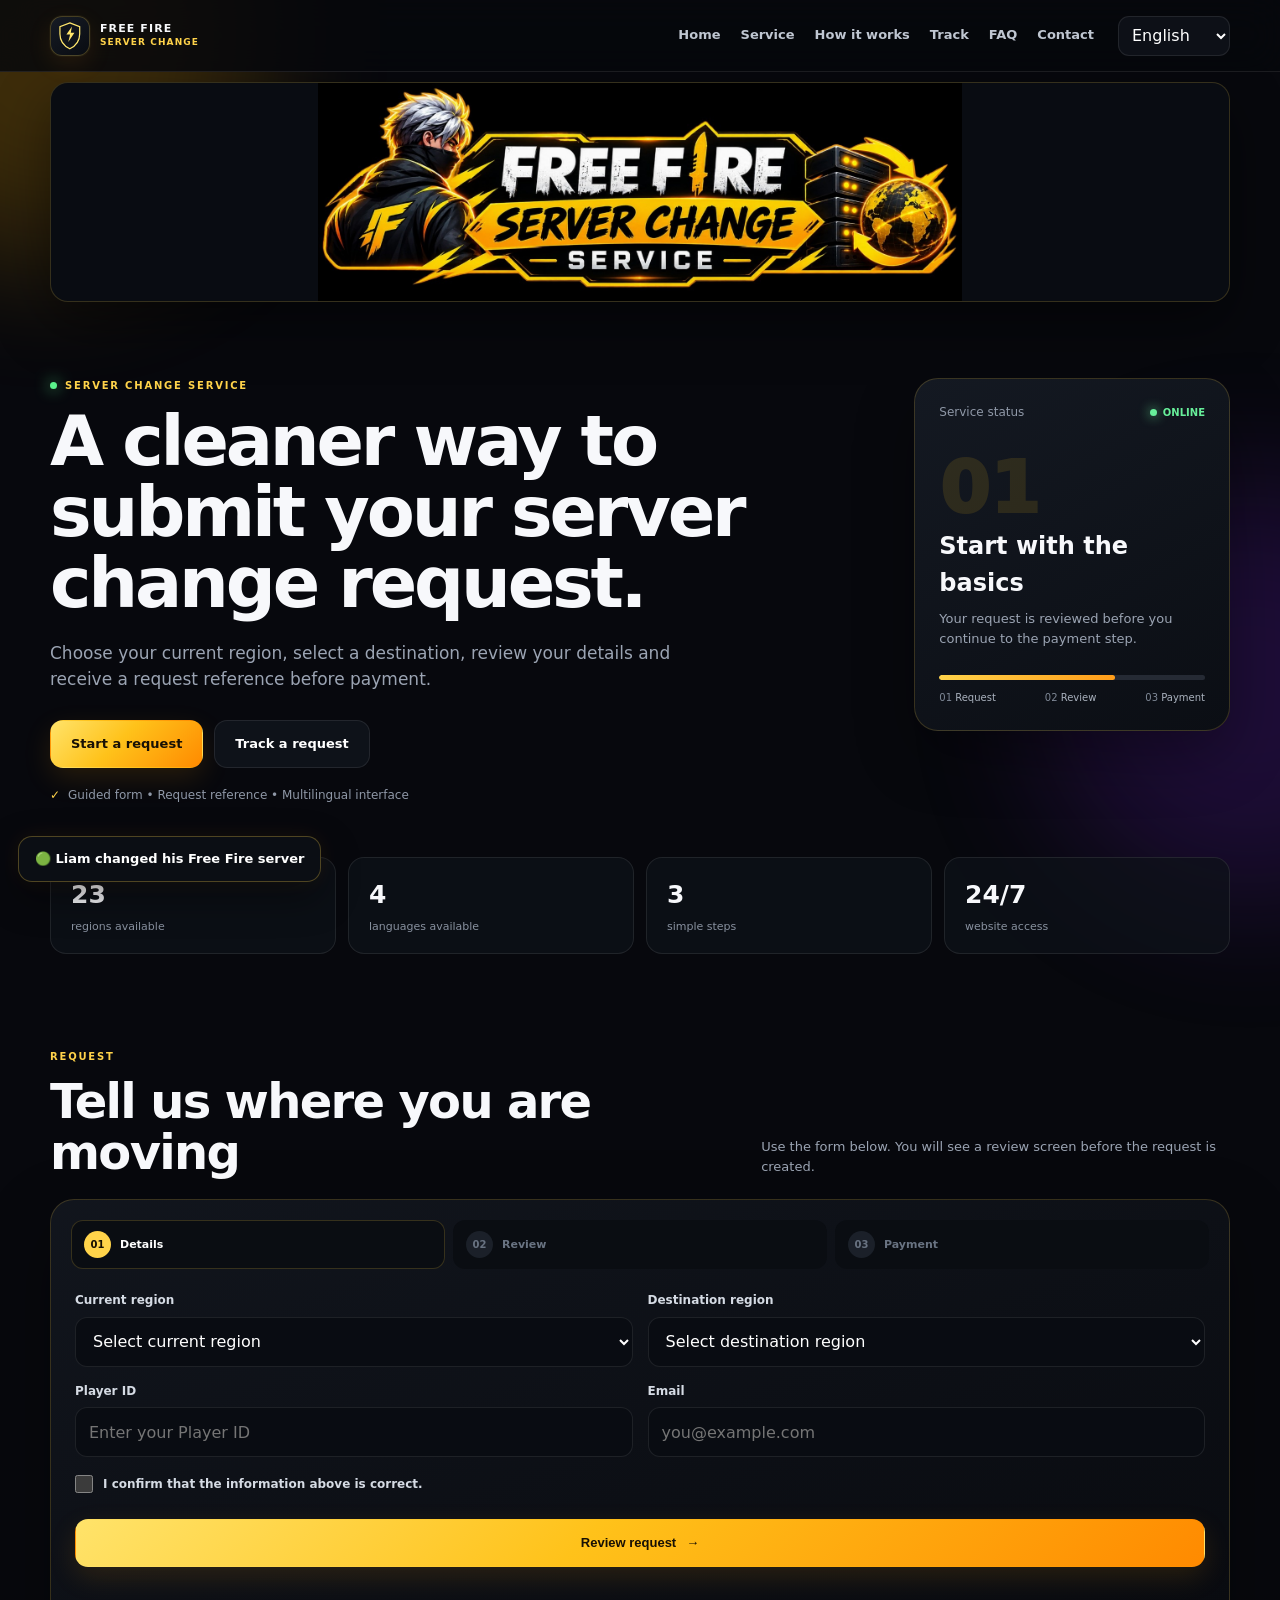
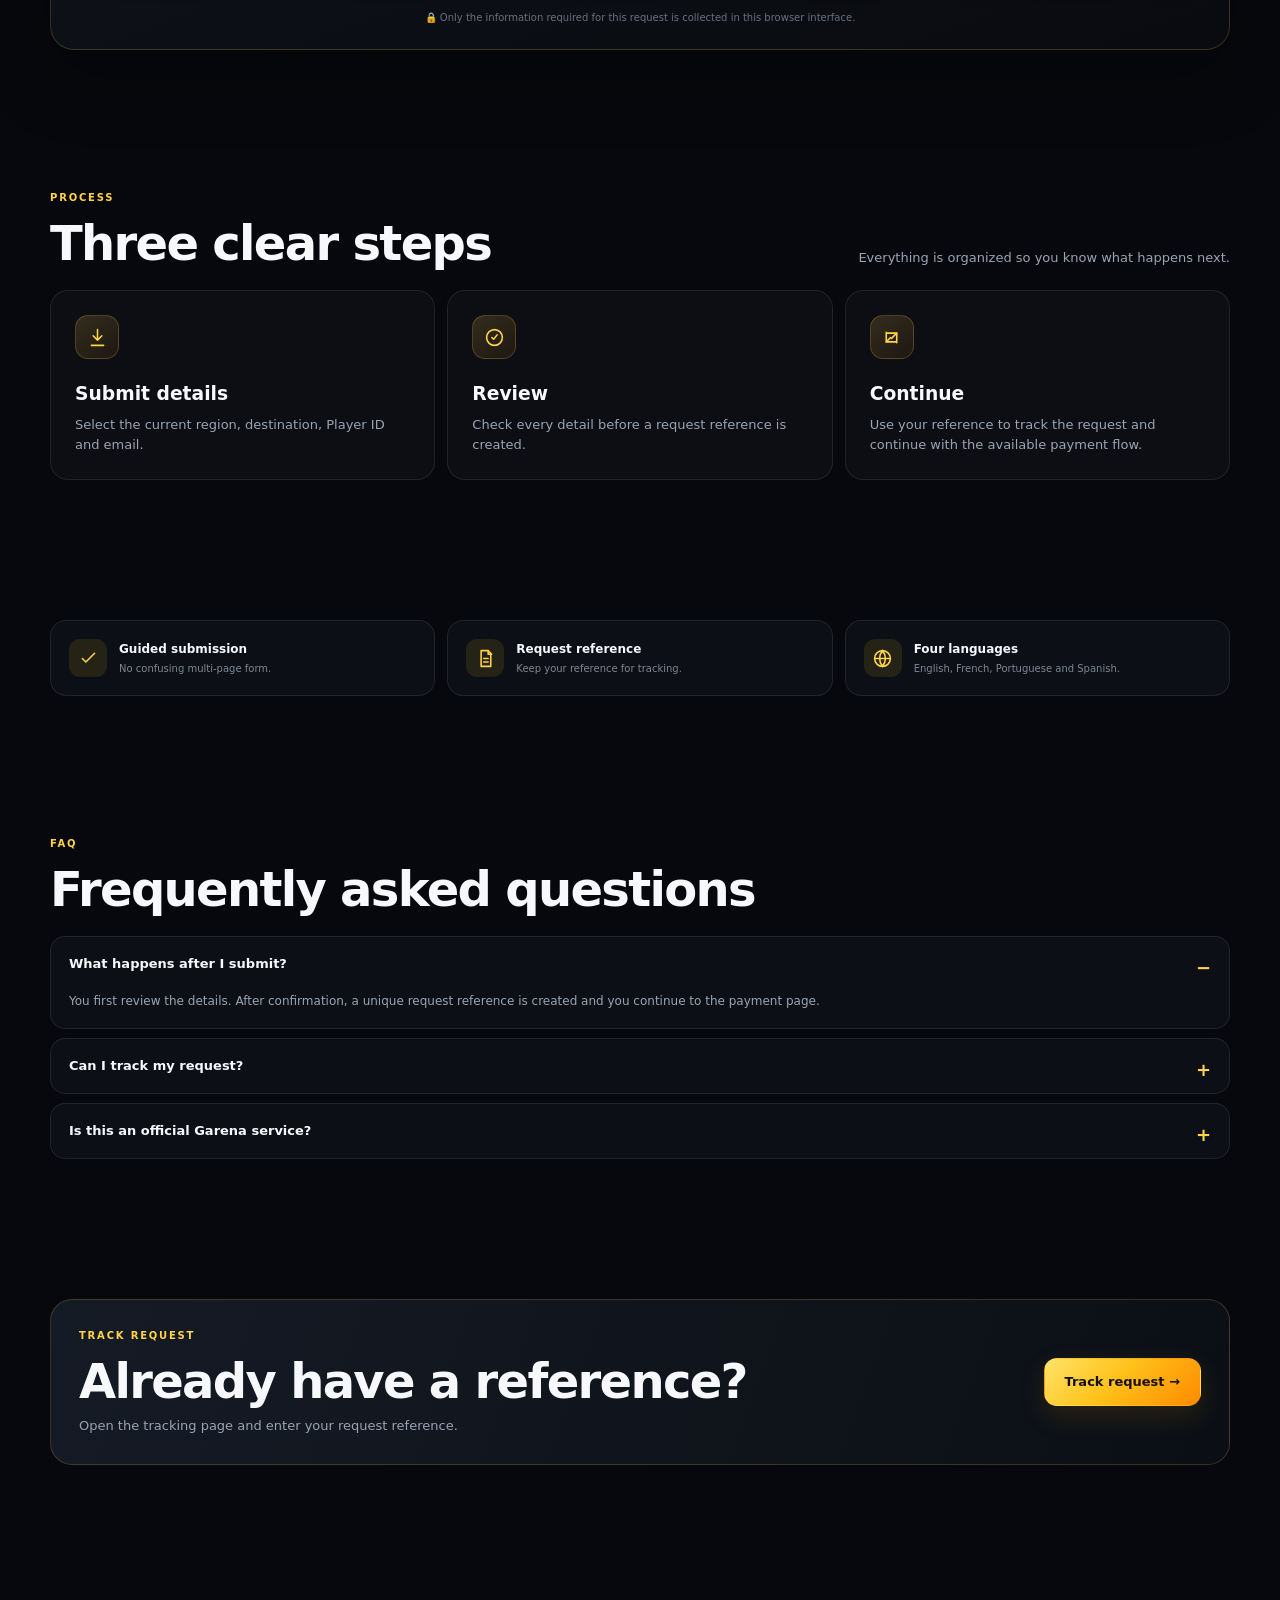
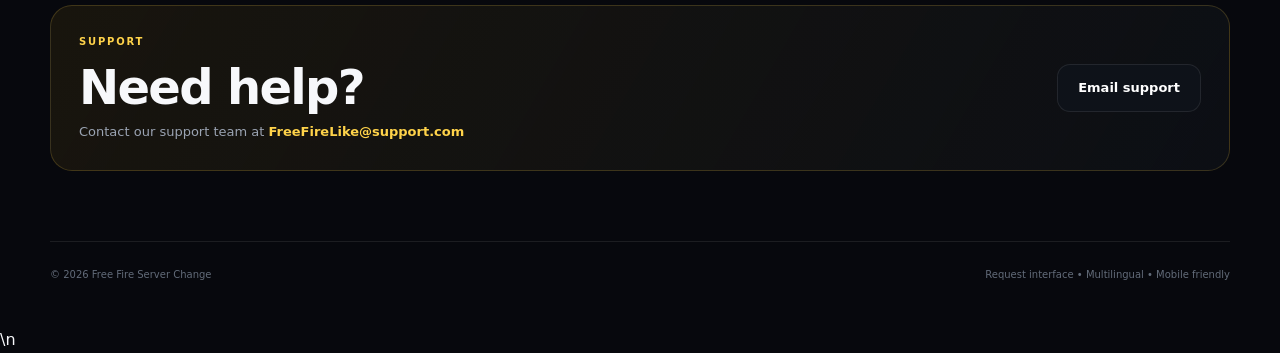
==== index.html @ cabcfea7 "Remove active visitor counter from site" ====
<!doctype html>
<html lang="en" dir="ltr">
<head>
<meta charset="utf-8">
<meta name="viewport" content="width=device-width,initial-scale=1,viewport-fit=cover">
<meta name="theme-color" content="#08090d">
<meta name="color-scheme" content="dark">
<meta name="description" content="A clean, multilingual interface for Free Fire server change requests.">
<title>Free Fire Server Change</title>
<link rel="stylesheet" href="style-v4.css">
<link rel="icon" type="image/jpeg" href="site-logo.jpg">
</head>
<body>
<div class="ambient ambient-a"></div><div class="ambient ambient-b"></div>
<header class="header" id="top">
  <a class="brand" href="#home" aria-label="Free Fire Server Change">
    <span class="brand-mark"><svg class="brand-svg" viewBox="0 0 48 48" aria-hidden="true"><defs><linearGradient id="lg" x1="8" y1="4" x2="40" y2="44"><stop stop-color="#FFE66B"/><stop offset=".5" stop-color="#FFC21A"/><stop offset="1" stop-color="#FF8A00"/></linearGradient></defs><path d="M24 3 40 9v12c0 10.5-6.4 19.3-16 24C14.4 40.3 8 31.5 8 21V9l16-6Z" fill="#10141B" stroke="url(#lg)" stroke-width="2"/><path d="m27.5 9-9 13h6l-3 12 10-15h-6l2-10Z" fill="url(#lg)"/></svg></span>
    <span class="brand-copy">FREE FIRE <b>SERVER CHANGE</b></span>
  </a>
  <nav id="nav" aria-label="Primary navigation">
    <a href="#home" data-i18n="home">Home</a>
    <a href="#service" data-i18n="service">Service</a>
    <a href="#how" data-i18n="how">How it works</a>
    <a href="track.html" data-i18n="trackNav">Track</a>
    <a href="#faq" data-i18n="faq">FAQ</a>
    <a href="#contact" data-i18n="contact">Contact</a>
  </nav>
  <div class="header-tools">
    <select id="language" aria-label="Language" data-i18n-aria="languageLabel">
      <option value="en">English</option><option value="fr">Français</option><option value="pt">Português</option><option value="es">Español</option>
    </select>
    <button class="menu" id="menu" aria-label="Open menu" aria-expanded="false">☰</button>
  </div>
</header>

<main id="home">
<section class="banner-wrap">
  <img class="site-banner" src="site-banner.jpg" alt="Free Fire Server Change">
</section>

<section class="hero wrap">
  <div class="hero-copy">
    <div class="eyebrow"><span class="pulse"></span><span data-i18n="eyebrow">SERVER CHANGE SERVICE</span></div>
    <h1 data-i18n="heroTitle">A cleaner way to submit your <em>server change</em> request.</h1>
    <p data-i18n="heroText">Choose your current region, select a destination, review your details and receive a request reference before payment.</p>
    <div class="actions">
      <a class="btn primary" href="#service" data-i18n="start">Start a request <span>→</span></a>
      <a class="btn ghost" href="track.html" data-i18n="trackCta">Track a request</a>
    </div>
    <div class="hero-note"><span>✓</span><span data-i18n="heroNote">Guided form • Request reference • Multilingual interface</span></div>
  </div>
  <aside class="hero-panel">
    <div class="panel-top"><span data-i18n="status">Service status</span><span class="status-pill"><i></i> <b>ONLINE</b></span></div>
    <div class="panel-number">01</div>
    <h3 data-i18n="panelTitle">Start with the basics</h3>
    <p data-i18n="panelText">Your request is reviewed before you continue to the payment step.</p>
    <div class="mini-progress"><span></span></div>
    <div class="mini-labels"><span>01 <small data-i18n="stepMini1">Request</small></span><span>02 <small data-i18n="stepMini2">Review</small></span><span>03 <small data-i18n="stepMini3">Payment</small></span></div>
  </aside>
</section>

<section class="stats wrap" aria-label="Service features">
  <div class="stat"><strong>23</strong><span data-i18n="regionsCount">regions available</span></div>
  <div class="stat"><strong>4</strong><span data-i18n="languages">languages available</span></div>
  <div class="stat"><strong>3</strong><span data-i18n="stepsCount">simple steps</span></div>
  <div class="stat"><strong>24/7</strong><span data-i18n="access">website access</span></div>
</section>

<section id="service" class="section wrap">
  <div class="section-head">
    <div><div class="eyebrow" data-i18n="serviceEyebrow">REQUEST</div><h2 data-i18n="serviceTitle">Tell us where you're moving</h2></div>
    <p data-i18n="serviceText">Use the form below. You will see a review screen before the request is created.</p>
  </div>
  <div class="request-shell">
    <div class="stepper"><span class="active"><b>01</b><i data-i18n="stepLabel1">Details</i></span><span><b>02</b><i data-i18n="stepLabel2">Review</i></span><span><b>03</b><i data-i18n="stepLabel3">Payment</i></span></div>
    <form id="requestForm" class="request-card">
      <div class="grid">
        <label><span data-i18n="current">Current region</span><select id="current" required><option value="" selected disabled data-i18n="selectCurrent">Select current region</option></select></label>
        <label><span data-i18n="destination">Destination region</span><select id="destination" required><option value="" selected disabled data-i18n="selectDestination">Select destination region</option></select></label>
        <label><span data-i18n="player">Player ID</span><input id="player" inputmode="numeric" pattern="[0-9]{5,15}" minlength="5" maxlength="15" required placeholder="Enter your Player ID" data-i18n-placeholder="playerPlaceholder"></label>
        <label><span data-i18n="email">Email</span><input id="email" type="email" autocomplete="email" required placeholder="you@example.com" data-i18n-placeholder="emailPlaceholder"></label>
      </div>
      <label class="check"><input id="confirm" type="checkbox" required><span data-i18n="confirm">I confirm that the information above is correct.</span></label>
      <button class="btn primary full" type="submit"><span data-i18n="continue">Review request</span><span>→</span></button>
      <p id="message" class="message" role="alert"></p>
      <p class="privacy-note">🔒 <span data-i18n="privacy">Only the information required for this request is collected in this browser interface.</span></p>
    </form>

    <div id="reviewPanel" class="review-panel" hidden>
      <div class="review-head"><div><div class="eyebrow" data-i18n="reviewEyebrow">REVIEW</div><h3 data-i18n="reviewTitle">Check your request</h3></div><span class="review-step">02</span></div>
      <div class="review-grid">
        <div><small data-i18n="current">Current region</small><strong id="reviewCurrent"></strong></div>
        <div><small data-i18n="destination">Destination region</small><strong id="reviewDestination"></strong></div>
        <div><small data-i18n="player">Player ID</small><strong id="reviewPlayer"></strong></div>
        <div><small data-i18n="email">Email</small><strong id="reviewEmail"></strong></div>
      </div>
      <div class="review-actions"><button id="editRequest" class="btn ghost" type="button" data-i18n="editRequest">Edit</button><button id="confirmRequest" class="btn primary" type="button" data-i18n="continuePayment">Continue to payment →</button></div>
    </div>
  </div>
</section>

<section id="how" class="section wrap">
  <div class="section-head"><div><div class="eyebrow" data-i18n="processEyebrow">PROCESS</div><h2 data-i18n="howTitle">Three clear steps</h2></div><p data-i18n="processText">Everything is organized so you know what happens next.</p></div>
  <div class="steps">
    <article><div class="step-icon"><svg viewBox="0 0 24 24" aria-hidden="true"><path d="M12 3v12m0 0 5-5m-5 5-5-5M5 21h14"/></svg></div><h3 data-i18n="step1t">Submit details</h3><p data-i18n="step1">Select the current region, destination, Player ID and email.</p></article>
    <article><div class="step-icon"><svg viewBox="0 0 24 24" aria-hidden="true"><path d="m9 12 2 2 4-5"/><circle cx="12" cy="12" r="9"/></svg></div><h3 data-i18n="step2t">Review</h3><p data-i18n="step2">Check every detail before a request reference is created.</p></article>
    <article><div class="step-icon"><svg viewBox="0 0 24 24" aria-hidden="true"><path d="M7 7h11v11"/><path d="m18 7-6 6"/><path d="M17 17H6V6"/><path d="m6 17 5-5"/></svg></div><h3 data-i18n="step3t">Continue</h3><p data-i18n="step3">Use your reference to track the request and continue with the available payment flow.</p></article>
  </div>
</section>

<section class="section wrap trust-strip">
  <div><span class="trust-icon"><svg viewBox="0 0 24 24" aria-hidden="true"><path d="m5 12 4 4L19 6"/></svg></span><div><strong data-i18n="trust1t">Guided submission</strong><small data-i18n="trust1">No confusing multi-page form.</small></div></div>
  <div><span class="trust-icon"><svg viewBox="0 0 24 24" aria-hidden="true"><path d="M7 3h8l3 3v15H7z"/><path d="M15 3v4h4M10 12h5M10 16h5"/></svg></span><div><strong data-i18n="trust2t">Request reference</strong><small data-i18n="trust2">Keep your reference for tracking.</small></div></div>
  <div><span class="trust-icon"><svg viewBox="0 0 24 24" aria-hidden="true"><circle cx="12" cy="12" r="9"/><path d="M3 12h18M12 3a14 14 0 0 1 0 18M12 3a14 14 0 0 0 0 18"/></svg></span><div><strong data-i18n="trust3t">Five languages</strong><small data-i18n="trust3">English, French, Portuguese and Spanish.</small></div></div>
</section>

<section id="faq" class="section wrap">
  <div class="section-head"><div><div class="eyebrow">FAQ</div><h2 data-i18n="faqTitle">Frequently asked questions</h2></div></div>
  <div class="faq">
    <details open><summary data-i18n="faq1q">What happens after I submit?</summary><p data-i18n="faq1a">You first review the details. After confirmation, a unique request reference is created and you continue to the payment page.</p></details>
    <details><summary data-i18n="faq2q">Can I track my request?</summary><p data-i18n="faq2a">Yes. Keep your request reference and use the Track page. This front-end version stores requests in the current browser.</p></details>
    <details><summary data-i18n="faq3q">Is this an official Garena service?</summary><p data-i18n="faq3a">No official affiliation with Garena is claimed by this website. Service availability depends on the actual authorized service behind the request.</p></details>
  </div>
</section>

<section id="track" class="section wrap track-section">
  <div class="track-cta"><div><div class="eyebrow" data-i18n="trackEyebrow">TRACK REQUEST</div><h2 data-i18n="trackTitle">Already have a reference?</h2><p data-i18n="trackText">Open the tracking page and enter your request reference.</p></div><a class="btn primary" href="track.html" data-i18n="trackButton">Track request →</a></div>
</section>

<section id="contact" class="section wrap">
  <div class="contact"><div><div class="eyebrow" data-i18n="contactEyebrow">SUPPORT</div><h2 data-i18n="contactTitle">Need help?</h2><p><span data-i18n="contactText">Contact our support team at</span> <a href="mailto:FreeFireLike@support.com">FreeFireLike@support.com</a></p></div><a class="btn ghost" href="mailto:FreeFireLike@support.com" data-i18n="emailSupport">Email support</a></div>
</section>
</main>
<footer><span>© <span id="year"></span> Free Fire Server Change</span><span data-i18n="footer">Request interface • Multilingual • Mobile friendly</span></footer>
<script src="app-v3.js?v=4"></script>\n<script src="activity.js?v=1"></script>
</body>
</html>
---- style-v4.css ----
:root{--bg:#07080d;--panel:#0d1017;--panel2:#11151e;--text:#f7f8fb;--muted:#9ba4b3;--gold:#ffc21a;--gold2:#ff8a00;--line:rgba(255,194,26,.16);--white-line:rgba(255,255,255,.09);--max:1180px;--r:20px}
*{box-sizing:border-box}html{scroll-behavior:smooth}body{margin:0;background:var(--bg);color:var(--text);font-family:Inter,ui-sans-serif,system-ui,-apple-system,BlinkMacSystemFont,"Segoe UI",sans-serif;line-height:1.55;overflow-x:hidden}a{color:inherit}.ambient{position:fixed;z-index:-2;pointer-events:none;filter:blur(70px);opacity:.22;border-radius:50%}.ambient-a{width:420px;height:420px;background:#ffb000;top:-160px;left:-160px}.ambient-b{width:420px;height:420px;background:#6e21c8;right:-180px;top:480px}.wrap{width:min(calc(100% - 32px),var(--max));margin-inline:auto}
.header{position:sticky;top:0;z-index:50;min-height:72px;display:flex;align-items:center;gap:24px;padding:10px max(16px,calc((100% - var(--max))/2));background:rgba(7,8,13,.84);border-bottom:1px solid var(--white-line);backdrop-filter:blur(18px)}.brand{display:flex;align-items:center;gap:10px;text-decoration:none;white-space:nowrap}.brand-mark{width:40px;height:40px;border-radius:12px;overflow:hidden;border:1px solid var(--line);box-shadow:0 0 25px rgba(255,194,26,.14);flex:none}.brand-mark img{width:100%;height:100%;object-fit:cover}.brand-copy{font-size:11px;font-weight:900;letter-spacing:.08em;line-height:1.1}.brand-copy b{display:block;color:var(--gold);font-size:9px;margin-top:3px}nav{display:flex;align-items:center;gap:20px;margin-left:auto}nav a{text-decoration:none;color:#bfc6d1;font-size:13px;font-weight:700;transition:.2s}nav a:hover{color:#fff}.header-tools{display:flex;align-items:center;gap:8px}.header select{height:40px;width:112px;border:1px solid var(--white-line);border-radius:11px;background:#0d1017;color:#fff;padding:0 9px}.menu{display:none;width:40px;height:40px;border:1px solid var(--line);border-radius:11px;background:#10141c;color:#fff;font-size:20px}
.banner-wrap{width:min(100%,var(--max));margin:auto;padding:10px 0 0}.site-banner{display:block;width:100%;height:220px;object-fit:contain;object-position:center;border-radius:18px;background:#090c12;border:1px solid var(--line);box-shadow:0 22px 55px #0007}
.hero{display:grid;grid-template-columns:minmax(0,1.45fr) minmax(310px,.55fr);gap:32px;padding-top:76px;padding-bottom:52px}.eyebrow{display:flex;align-items:center;gap:8px;color:var(--gold);font-size:10px;font-weight:900;letter-spacing:.18em;text-transform:uppercase;margin-bottom:12px}.pulse{width:7px;height:7px;border-radius:50%;background:#5bf28b;box-shadow:0 0 15px #5bf28b}.hero h1{max-width:780px;font-size:clamp(38px,5.7vw,70px);line-height:1.02;letter-spacing:-.045em;margin:0 0 20px}.hero h1 em{font-style:normal;color:var(--gold)}.hero p{max-width:680px;color:var(--muted);font-size:17px;margin:0}.actions{display:flex;gap:11px;flex-wrap:wrap;margin-top:28px}.btn{min-height:48px;padding:0 20px;border-radius:13px;border:1px solid transparent;display:inline-flex;align-items:center;justify-content:center;gap:10px;text-decoration:none;font-size:13px;font-weight:900;cursor:pointer;transition:transform .18s,box-shadow .18s,border-color .18s}.btn:hover{transform:translateY(-2px)}.btn.primary{background:linear-gradient(135deg,var(--gold),var(--gold2));color:#171005;box-shadow:0 12px 30px rgba(255,170,0,.16)}.btn.ghost{background:#0e1219;border-color:var(--white-line);color:#fff}.full{width:100%}.hero-note{display:flex;align-items:center;gap:8px;margin-top:18px;color:#8f98a7;font-size:12px}.hero-note span:first-child{color:var(--gold)}.hero-panel{padding:24px;border-radius:24px;background:linear-gradient(150deg,#141922,#0b0e14);border:1px solid var(--line);box-shadow:0 25px 60px #0005;align-self:start}.panel-top{display:flex;justify-content:space-between;gap:12px;color:#8f98a7;font-size:12px}.status-pill{color:#67ef9a;font-size:10px;display:flex;align-items:center;gap:6px}.status-pill i{width:7px;height:7px;border-radius:50%;background:#67ef9a;box-shadow:0 0 12px #67ef9a}.panel-number{font-size:72px;line-height:1;font-weight:950;color:rgba(255,194,26,.12);margin-top:30px}.hero-panel h3{font-size:24px;margin:4px 0 7px}.hero-panel p{color:var(--muted);font-size:13px;margin:0}.mini-progress{height:5px;background:#252a34;border-radius:99px;margin:26px 0 10px;overflow:hidden}.mini-progress span{display:block;width:66%;height:100%;background:linear-gradient(90deg,var(--gold),var(--gold2));border-radius:99px}.mini-labels{display:flex;justify-content:space-between;color:#7f8896;font-size:10px}.mini-labels small{font-size:10px;color:#aab2be}
.stats{display:grid;grid-template-columns:repeat(4,1fr);gap:12px;padding-bottom:25px}.stat{padding:18px 20px;border:1px solid var(--white-line);background:rgba(15,18,25,.72);border-radius:16px}.stat strong{display:block;font-size:25px}.stat span{display:block;color:#8992a0;font-size:11px;margin-top:3px}
.section{padding:70px 0}.section-head{display:flex;justify-content:space-between;align-items:end;gap:30px;margin-bottom:22px}.section-head h2,.contact h2,.track-cta h2{font-size:clamp(30px,4vw,48px);line-height:1.05;letter-spacing:-.035em;margin:0}.section-head>p{max-width:470px;color:var(--muted);margin:0;font-size:13px}.request-shell{padding:20px;border:1px solid var(--line);border-radius:24px;background:linear-gradient(160deg,rgba(18,22,30,.96),rgba(9,11,16,.96));box-shadow:0 25px 70px #0005}.stepper{display:grid;grid-template-columns:repeat(3,1fr);gap:8px;margin-bottom:18px}.stepper span{display:flex;align-items:center;gap:9px;padding:10px 12px;border-radius:12px;background:#0a0d12;color:#697382;border:1px solid transparent}.stepper span.active{color:#fff;border-color:var(--line)}.stepper b{display:grid;place-items:center;width:27px;height:27px;border-radius:50%;background:#1b2029;font-size:10px}.stepper .active b{background:var(--gold);color:#140d00}.stepper i{font-style:normal;font-size:11px;font-weight:800}.request-card{padding:4px}.grid{display:grid;grid-template-columns:repeat(2,minmax(0,1fr));gap:15px}label>span{display:block;color:#d5dbe4;font-size:12px;font-weight:800;margin-bottom:7px}input,select{width:100%;height:50px;border:1px solid var(--white-line);border-radius:12px;background:#090c12;color:#fff;padding:0 13px;font:inherit;outline:none}input:focus,select:focus{border-color:rgba(255,194,26,.65);box-shadow:0 0 0 3px rgba(255,194,26,.08)}.check{display:flex;align-items:flex-start;gap:10px;margin:18px 0;color:#9aa3b1;font-size:12px}.check input{width:18px;height:18px;flex:none;margin:0;accent-color:var(--gold)}.message{min-height:20px;color:#ff9d9d;font-size:12px;margin:10px 0 0}.privacy-note{color:#687180;font-size:10px;margin:13px 0 0;text-align:center}.review-panel{margin-top:18px;padding:20px;border:1px solid var(--line);border-radius:18px;background:#0b0f15}.review-head{display:flex;justify-content:space-between;align-items:center;gap:15px}.review-head h3{margin:0;font-size:22px}.review-step{display:grid;place-items:center;width:38px;height:38px;border-radius:12px;background:rgba(255,194,26,.1);color:var(--gold);font-weight:900}.review-grid{display:grid;grid-template-columns:repeat(2,1fr);gap:10px;margin:18px 0}.review-grid>div{padding:13px;border-radius:12px;background:#090c12;border:1px solid var(--white-line)}.review-grid small{display:block;color:#737d8b;font-size:10px}.review-grid strong{display:block;margin-top:4px;overflow-wrap:anywhere;font-size:13px}.review-actions{display:flex;justify-content:flex-end;gap:10px}
.steps{display:grid;grid-template-columns:repeat(3,1fr);gap:12px}.steps article{padding:24px;border:1px solid var(--white-line);border-radius:18px;background:rgba(14,17,23,.8)}.step-icon{display:grid;place-items:center;width:40px;height:40px;border-radius:12px;background:var(--gold);color:#130d00;font-weight:950;font-size:11px}.steps h3{margin:20px 0 7px}.steps p{color:var(--muted);font-size:13px;margin:0}.trust-strip{display:grid;grid-template-columns:repeat(3,1fr);gap:12px}.trust-strip>div{display:flex;gap:12px;align-items:center;padding:18px;border-radius:16px;border:1px solid var(--white-line);background:#0c1016}.trust-icon{display:grid;place-items:center;width:38px;height:38px;border-radius:11px;background:rgba(255,194,26,.1);color:var(--gold);font-weight:900}.trust-strip strong,.trust-strip small{display:block}.trust-strip strong{font-size:12px}.trust-strip small{color:#7e8794;font-size:10px;margin-top:2px}
.faq{display:grid;gap:9px}.faq details{border:1px solid var(--white-line);border-radius:15px;background:#0c1016;padding:0 16px}.faq summary{cursor:pointer;padding:17px 2px;font-size:13px;font-weight:800;list-style:none}.faq summary::-webkit-details-marker{display:none}.faq summary:after{content:"+";float:right;color:var(--gold);font-size:18px}.faq details[open] summary:after{content:"−"}.faq p{color:var(--muted);font-size:12px;margin:0 2px 18px;max-width:800px}.track-cta{display:flex;align-items:center;justify-content:space-between;gap:25px;padding:28px;border-radius:22px;background:linear-gradient(110deg,#151b25,#0b0f15);border:1px solid var(--line)}.track-cta p{color:var(--muted);font-size:13px;margin:10px 0 0}.contact{display:flex;align-items:center;justify-content:space-between;gap:25px;padding:28px;border:1px solid var(--line);border-radius:22px;background:linear-gradient(120deg,rgba(255,194,26,.07),rgba(14,17,23,.8))}.contact p{color:var(--muted);font-size:13px;margin:10px 0 0}.contact a:not(.btn){color:var(--gold);font-weight:800;text-decoration:none}footer{width:min(calc(100% - 32px),var(--max));margin:auto;padding:25px 0 45px;border-top:1px solid var(--white-line);display:flex;justify-content:space-between;gap:15px;color:#626b79;font-size:10px}
@media(max-width:900px){nav{display:none;position:absolute;top:72px;left:10px;right:10px;margin:0;padding:8px;background:#0b0e14;border:1px solid var(--line);border-radius:16px;box-shadow:0 20px 50px #0009}nav.open{display:grid}nav a{padding:12px;border-bottom:1px solid #fff1}.menu{display:block}.hero{grid-template-columns:1fr;padding-top:55px}.hero-panel{max-width:600px}.stats{grid-template-columns:repeat(2,1fr)}.steps{grid-template-columns:1fr}.trust-strip{grid-template-columns:1fr}.track-cta,.contact{align-items:flex-start;flex-direction:column}.track-cta .btn,.contact .btn{width:100%}}
@media(max-width:600px){.wrap{width:calc(100% - 24px)}.header{min-height:62px;padding:9px 12px;gap:8px}.brand-mark{width:34px;height:34px;border-radius:10px}.brand-copy{font-size:9px}.brand-copy b{font-size:7px}.header select{width:92px;height:38px;font-size:10px}.menu{width:38px;height:38px}.banner-wrap{padding-top:7px}.site-banner{height:125px;border-radius:0;border-left:0;border-right:0}.hero{padding-top:38px;padding-bottom:35px}.hero h1{font-size:34px}.hero p{font-size:14px}.actions{display:grid;grid-template-columns:1fr}.actions .btn{width:100%}.stats{grid-template-columns:1fr 1fr;gap:8px}.stat{padding:14px}.stat strong{font-size:22px}.section{padding:45px 0}.section-head{display:block}.section-head>p{margin-top:10px}.request-shell{padding:12px;border-radius:18px}.stepper span{justify-content:center;padding:8px 5px}.stepper i{display:none}.grid,.review-grid{grid-template-columns:1fr}.request-card{padding:3px}.review-actions{display:grid;grid-template-columns:1fr}.review-actions .btn{width:100%}.trust-strip{gap:8px}.faq details{padding:0 13px}footer{width:calc(100% - 24px);display:grid}.hero-panel{padding:19px}}
[dir=rtl]{text-align:right}[dir=rtl] .header{direction:rtl}[dir=rtl] nav{margin-left:0;margin-right:auto}[dir=rtl] .check{flex-direction:row-reverse}[dir=rtl] .hero-note{flex-direction:row-reverse}[dir=rtl] .stepper span{direction:rtl}
/* Brand system v5 */
:root{--gold:#ffd34a;--gold2:#ff9d1a;--gold-soft:rgba(255,211,74,.10);--line:rgba(255,211,74,.18);--white-line:rgba(255,255,255,.085)}
.brand-mark{display:grid;place-items:center;background:linear-gradient(145deg,#161b24,#090c12);border-color:rgba(255,211,74,.24)!important;box-shadow:0 0 0 1px rgba(255,211,74,.04),0 8px 24px rgba(255,157,26,.10)!important}.brand-svg{width:78%;height:78%;display:block}.brand-copy{letter-spacing:.1em}.brand-copy b{letter-spacing:.12em}
.btn.primary{background:linear-gradient(135deg,#ffe36a 0%,#ffc21a 45%,#ff8a00 100%);box-shadow:0 10px 28px rgba(255,166,0,.13)}
.step-icon{display:grid;place-items:center;width:44px;height:44px;border-radius:13px;background:linear-gradient(145deg,rgba(255,211,74,.16),rgba(255,138,0,.08));border:1px solid rgba(255,211,74,.2);color:var(--gold)}.step-icon svg,.trust-icon svg{width:21px;height:21px;fill:none;stroke:currentColor;stroke-width:1.8;stroke-linecap:round;stroke-linejoin:round}.trust-icon{display:grid;place-items:center;flex:none}
.faq details:hover,.steps article:hover,.trust-strip>div:hover,.stat:hover{border-color:rgba(255,211,74,.18);transform:translateY(-1px)}.faq details,.steps article,.trust-strip>div,.stat{transition:.2s}

/* Recent activity notification */
#recentActivityToast{position:fixed;left:18px;bottom:18px;z-index:1000;min-width:220px;max-width:calc(100vw - 36px);padding:12px 16px;border:1px solid rgba(255,211,74,.28);border-radius:14px;background:rgba(12,15,21,.96);box-shadow:0 14px 38px rgba(0,0,0,.42),0 0 22px rgba(255,157,26,.08);color:#fff;font-size:13px;font-weight:900;opacity:0;transform:translateY(18px) scale(.97);pointer-events:none;transition:opacity .28s ease,transform .28s ease;text-align:center;backdrop-filter:blur(12px)}
#recentActivityToast.show{opacity:1;transform:translateY(0) scale(1)}
#recentActivityToast .activity-demo{display:block;color:#8f98a7;font-size:8px;letter-spacing:.14em;margin-bottom:3px;font-weight:800}
@media(max-width:600px){#recentActivityToast{left:12px;right:12px;bottom:12px;min-width:0}}

/* Active visitors */
#activeVisitors{position:fixed;right:18px;bottom:18px;z-index:999;display:flex;align-items:center;gap:7px;padding:10px 13px;border:1px solid rgba(255,211,74,.22);border-radius:13px;background:rgba(12,15,21,.94);box-shadow:0 12px 30px rgba(0,0,0,.35);backdrop-filter:blur(12px);font-size:11px;font-weight:800;color:#aeb6c2;pointer-events:none}
#activeVisitors strong{color:#67ef9a;font-size:14px}
#activeVisitors span:first-child{font-size:9px}
@media(max-width:600px){#activeVisitors{right:12px;bottom:72px;font-size:10px;padding:9px 11px}}
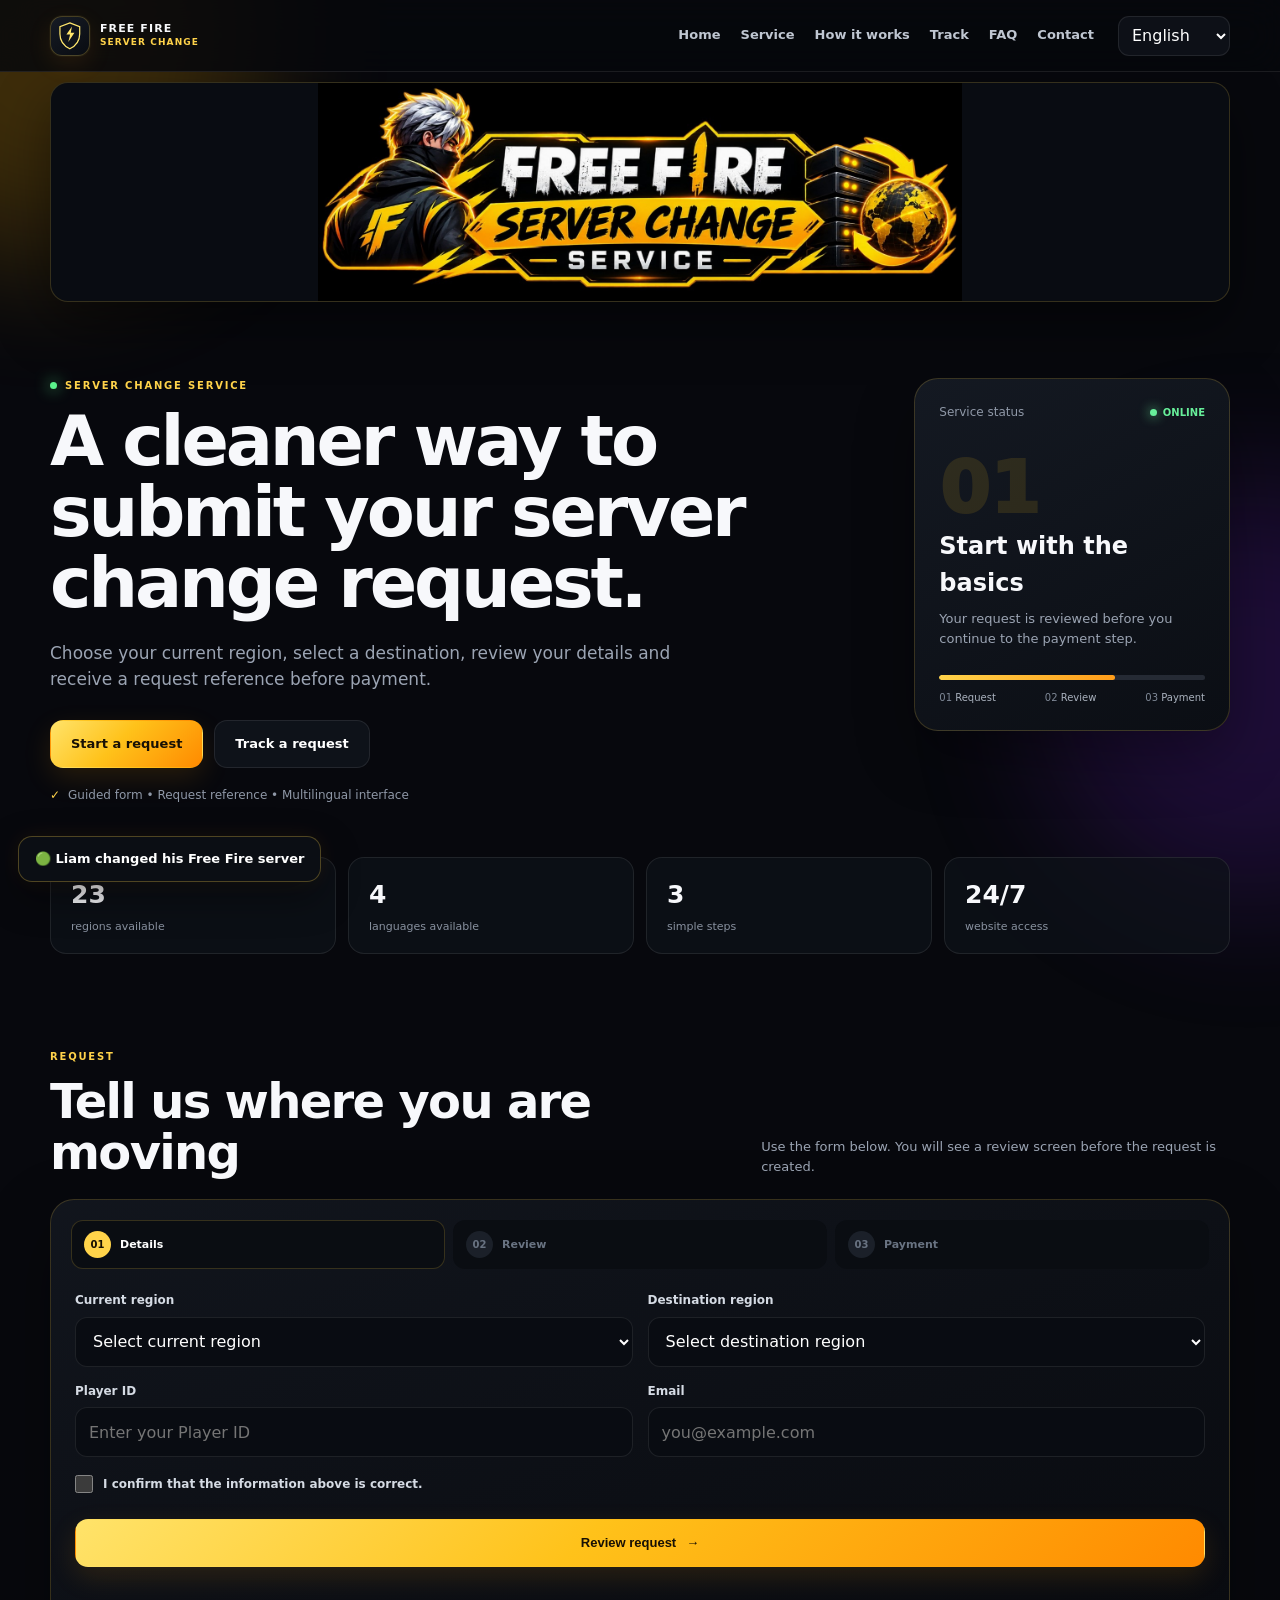
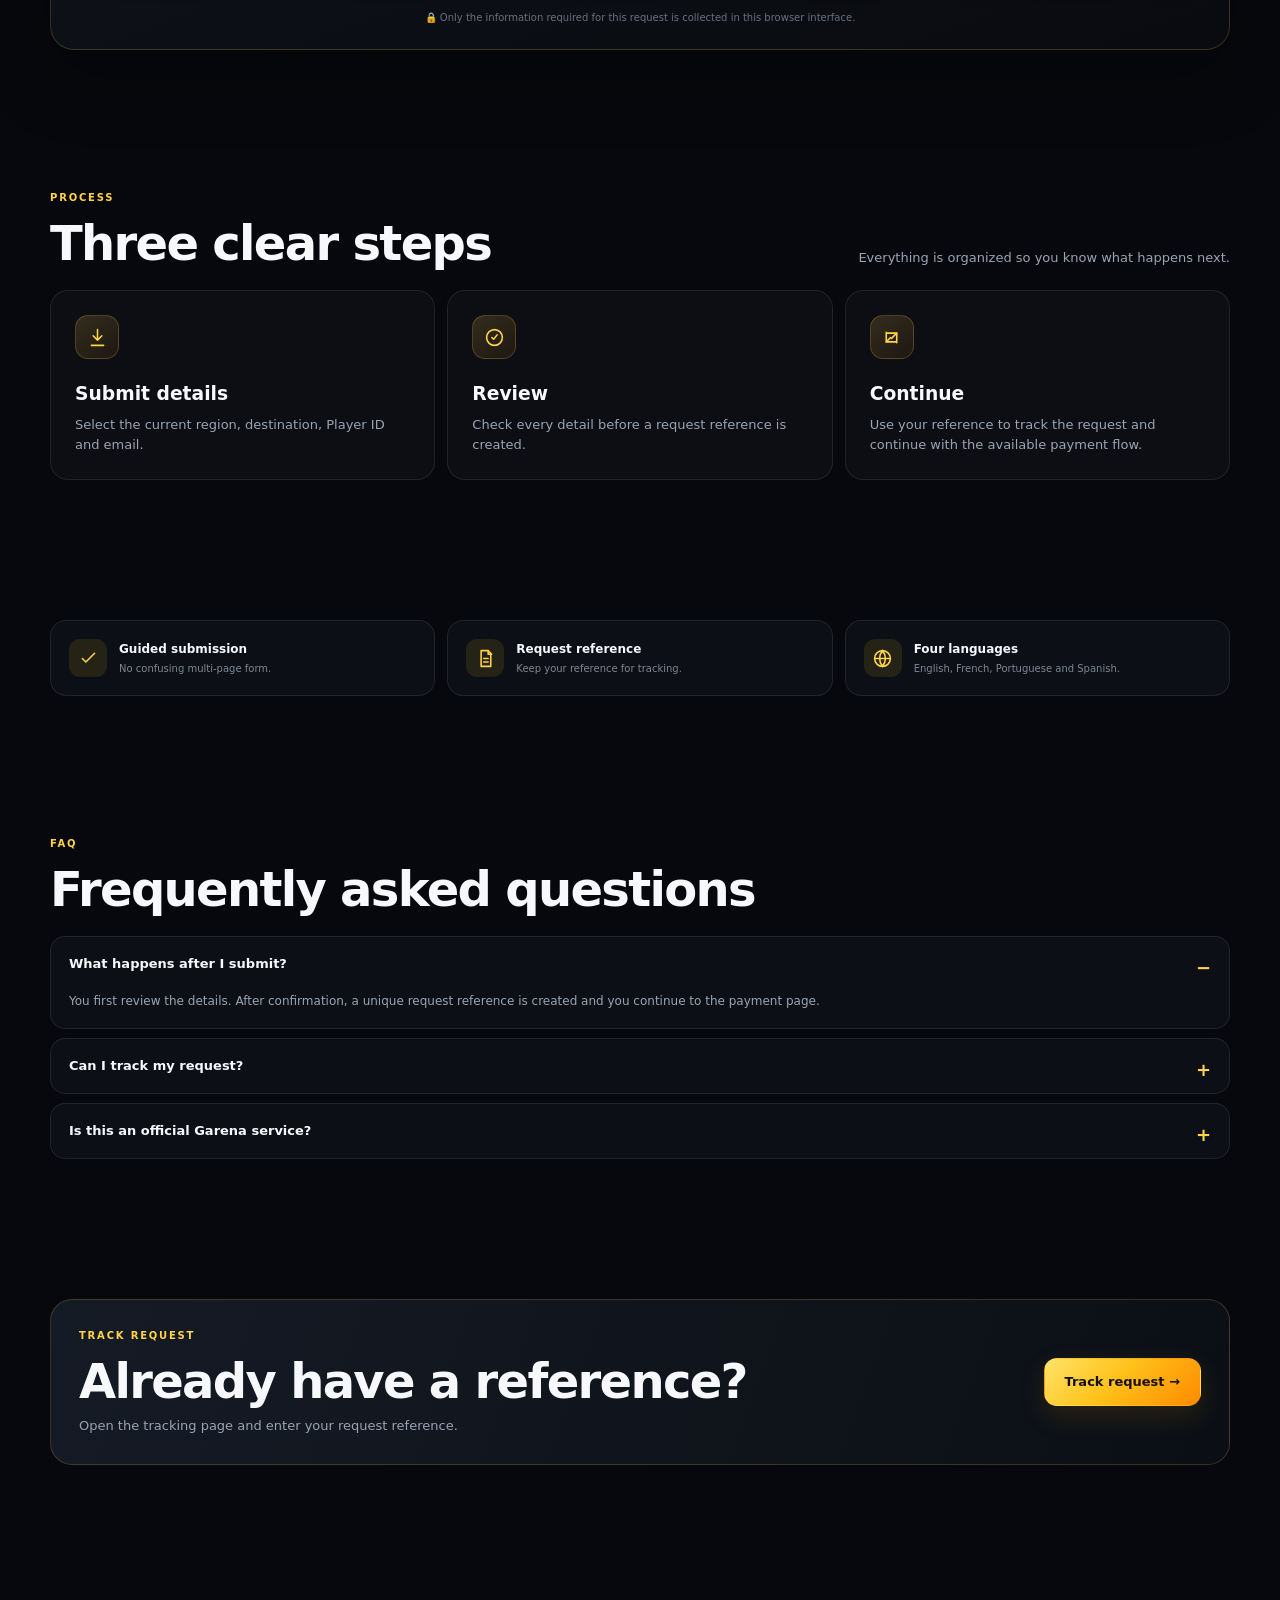
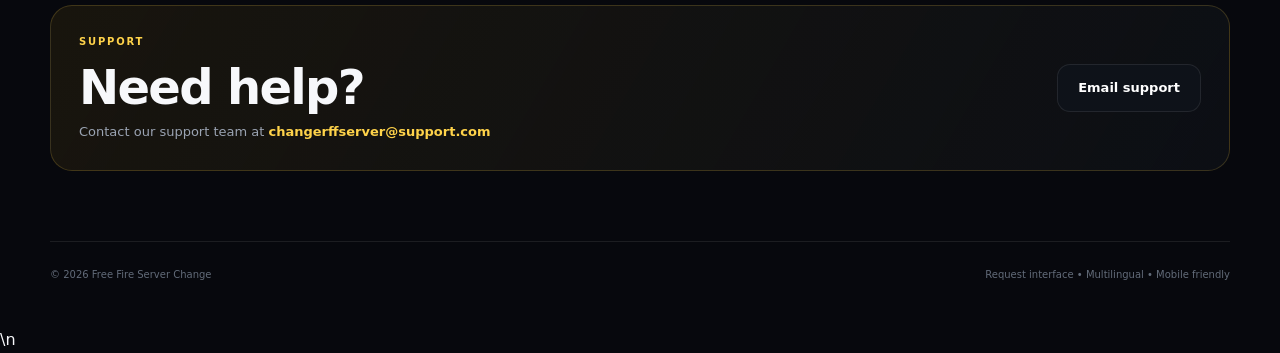
==== commit aee485a7: "Update support email address" ====
--- a/index.html
+++ b/index.html
@@ -128,7 +128,7 @@
 </section>
 
 <section id="contact" class="section wrap">
-  <div class="contact"><div><div class="eyebrow" data-i18n="contactEyebrow">SUPPORT</div><h2 data-i18n="contactTitle">Need help?</h2><p><span data-i18n="contactText">Contact our support team at</span> <a href="mailto:FreeFireLike@support.com">FreeFireLike@support.com</a></p></div><a class="btn ghost" href="mailto:FreeFireLike@support.com" data-i18n="emailSupport">Email support</a></div>
+  <div class="contact"><div><div class="eyebrow" data-i18n="contactEyebrow">SUPPORT</div><h2 data-i18n="contactTitle">Need help?</h2><p><span data-i18n="contactText">Contact our support team at</span> <a href="mailto:changerffserver@support.com">changerffserver@support.com</a></p></div><a class="btn ghost" href="mailto:changerffserver@support.com" data-i18n="emailSupport">Email support</a></div>
 </section>
 </main>
 <footer><span>© <span id="year"></span> Free Fire Server Change</span><span data-i18n="footer">Request interface • Multilingual • Mobile friendly</span></footer>
--- a/style-v4.css
+++ b/style-v4.css
@@ -23,8 +23,3 @@
 #recentActivityToast .activity-demo{display:block;color:#8f98a7;font-size:8px;letter-spacing:.14em;margin-bottom:3px;font-weight:800}
 @media(max-width:600px){#recentActivityToast{left:12px;right:12px;bottom:12px;min-width:0}}
 
-/* Active visitors */
-#activeVisitors{position:fixed;right:18px;bottom:18px;z-index:999;display:flex;align-items:center;gap:7px;padding:10px 13px;border:1px solid rgba(255,211,74,.22);border-radius:13px;background:rgba(12,15,21,.94);box-shadow:0 12px 30px rgba(0,0,0,.35);backdrop-filter:blur(12px);font-size:11px;font-weight:800;color:#aeb6c2;pointer-events:none}
-#activeVisitors strong{color:#67ef9a;font-size:14px}
-#activeVisitors span:first-child{font-size:9px}
-@media(max-width:600px){#activeVisitors{right:12px;bottom:72px;font-size:10px;padding:9px 11px}}
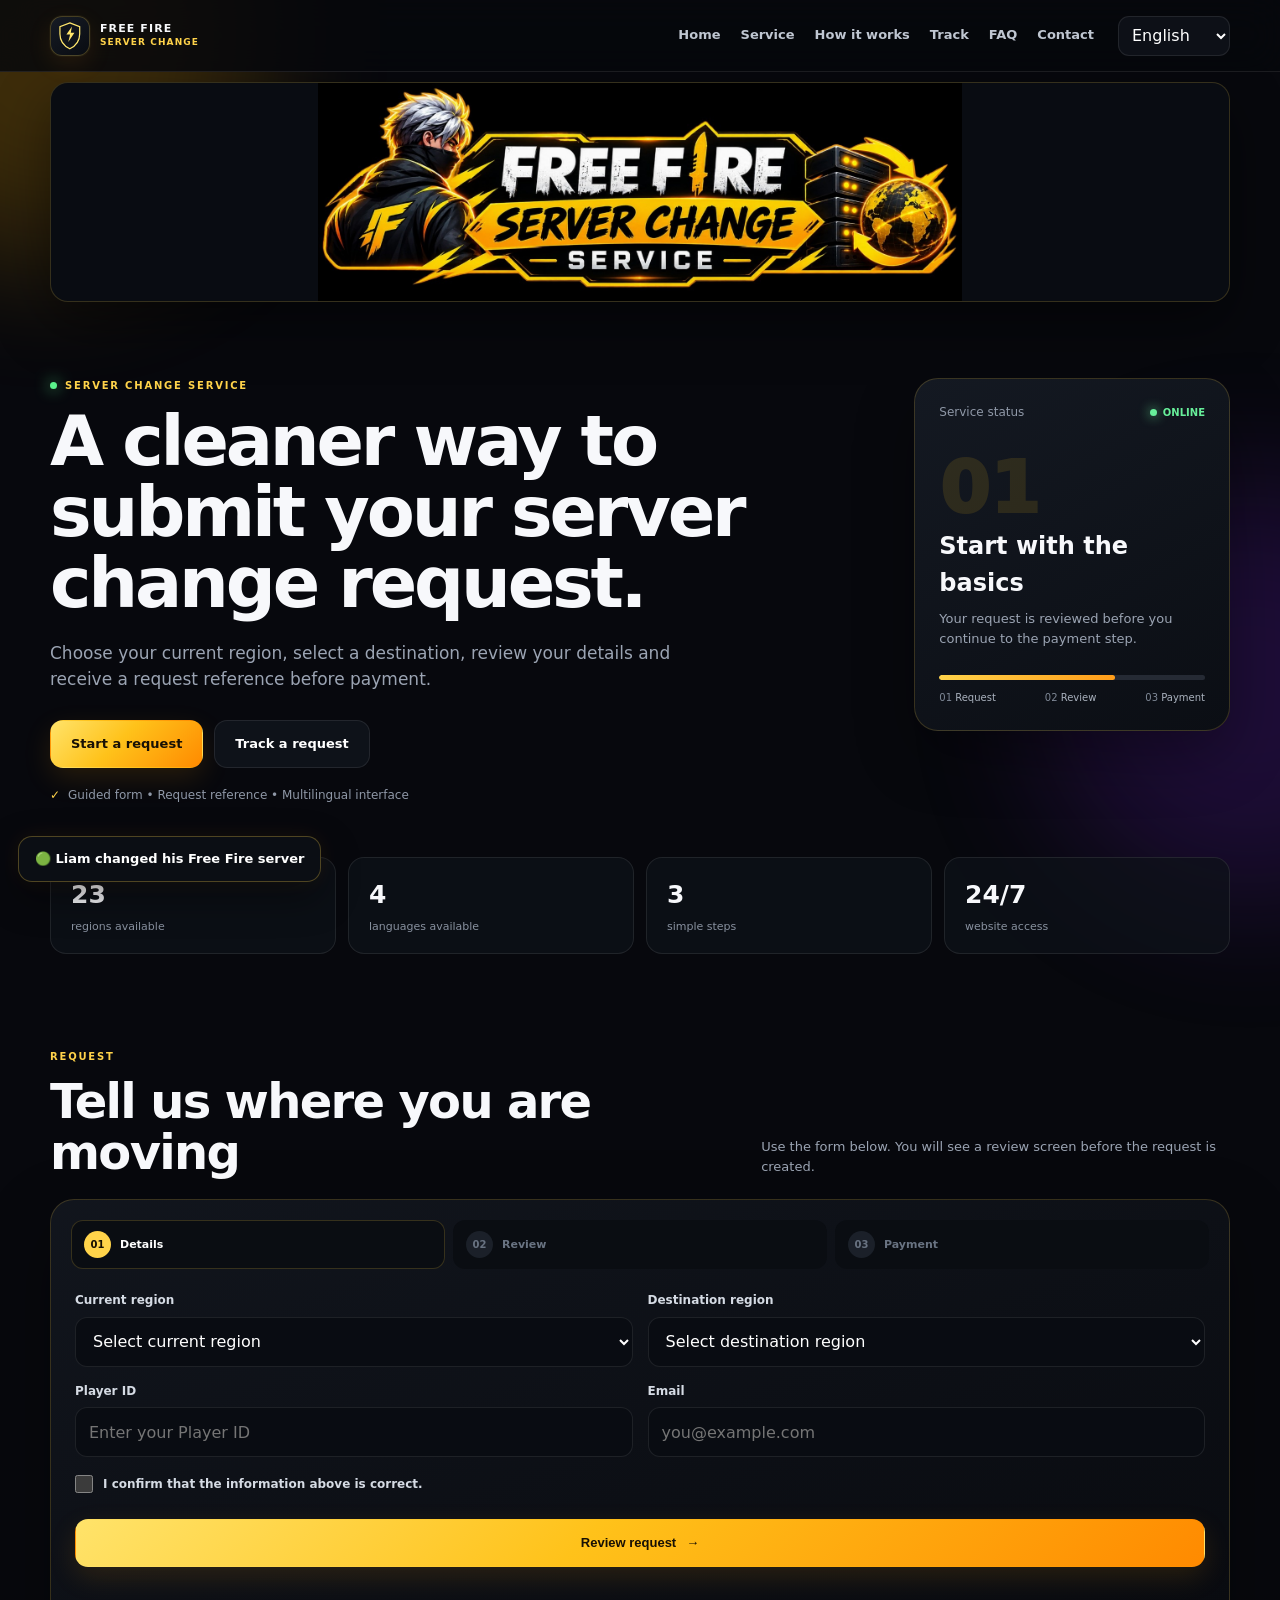
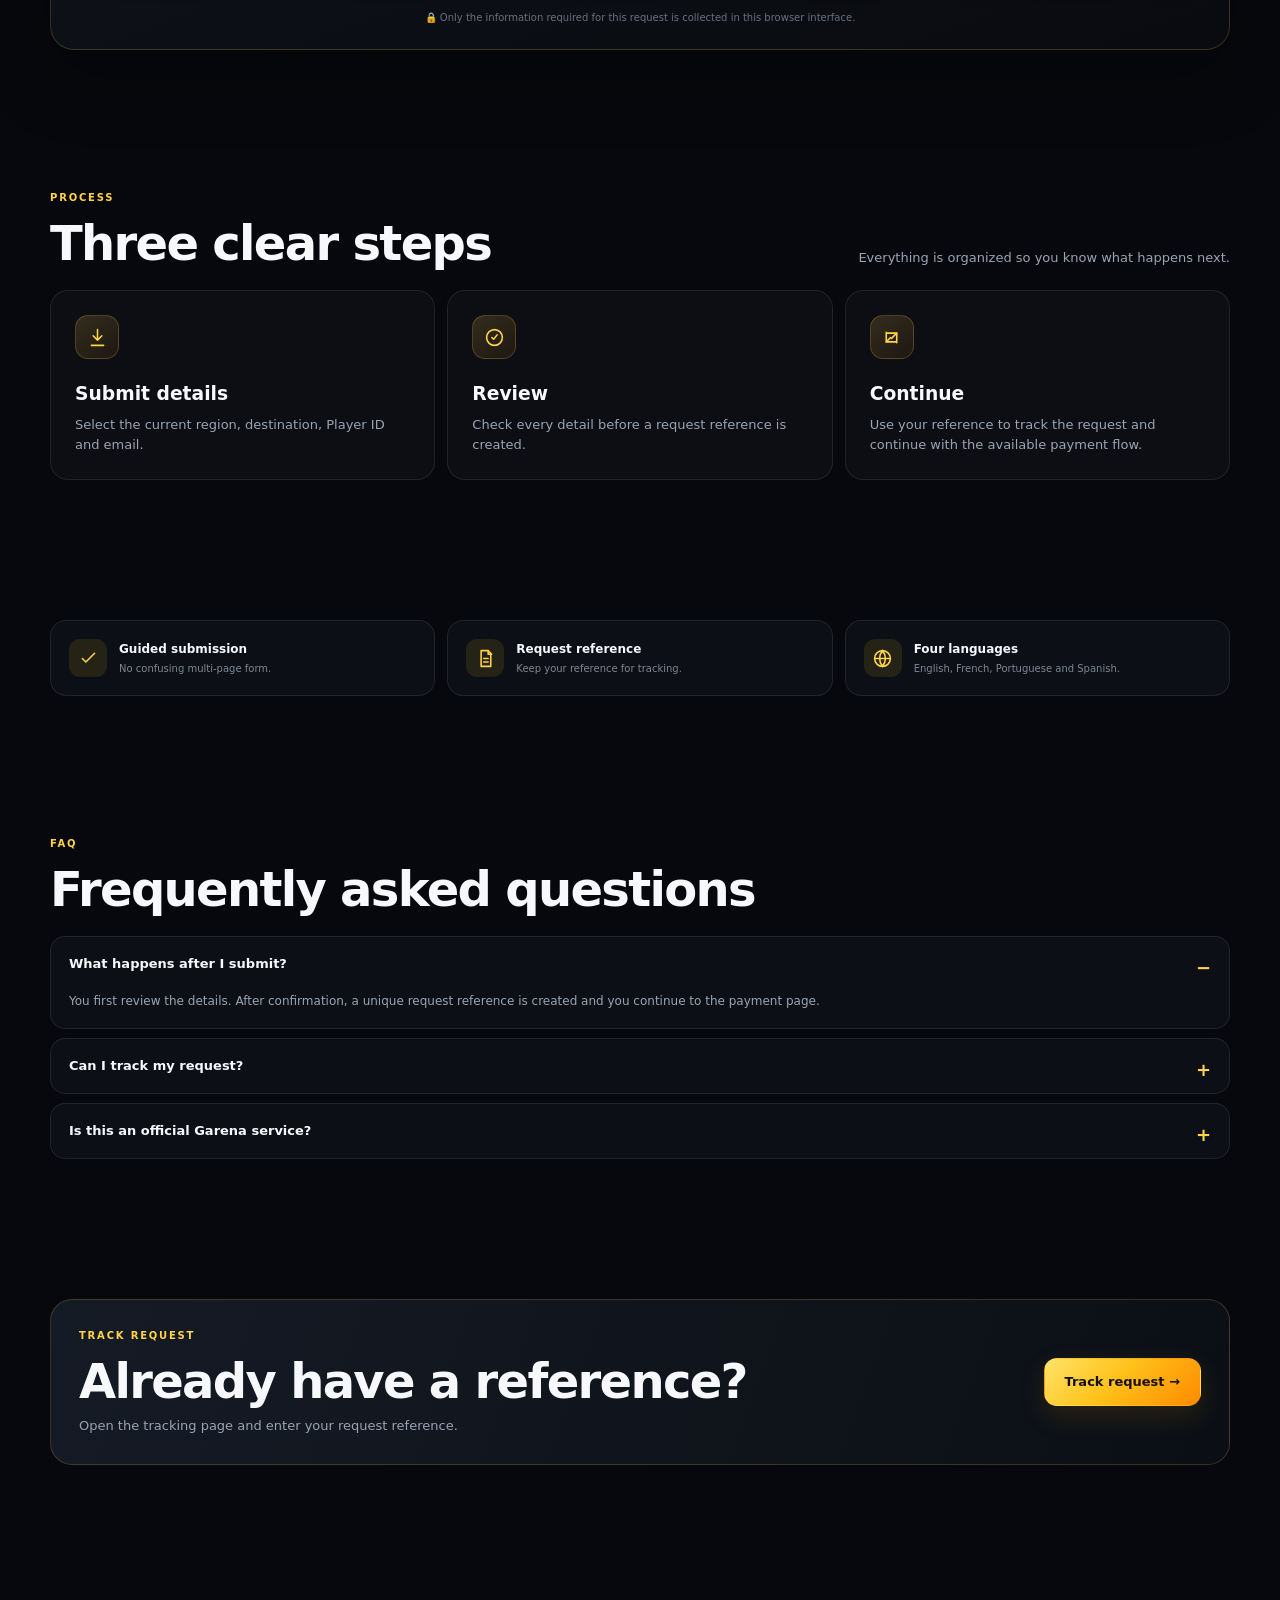
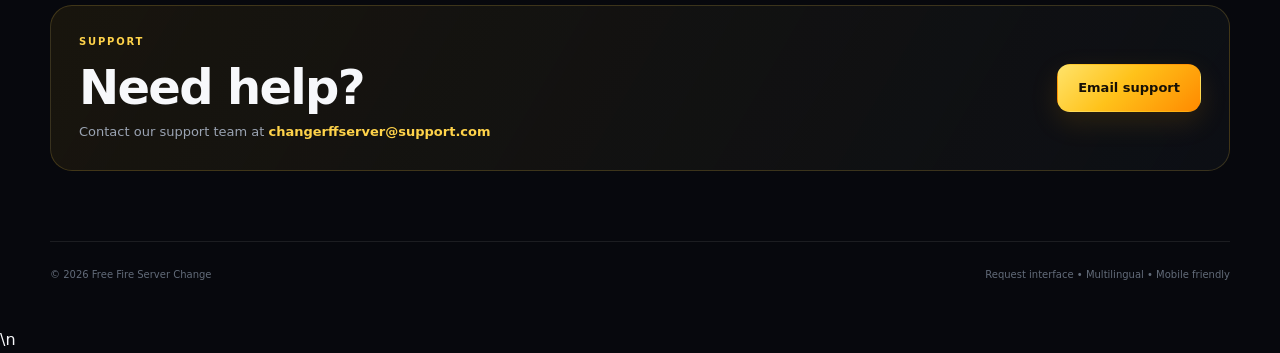
==== commit e04f1e3d: "Make contact email button prominent" ====
--- a/index.html
+++ b/index.html
@@ -128,7 +128,7 @@
 </section>
 
 <section id="contact" class="section wrap">
-  <div class="contact"><div><div class="eyebrow" data-i18n="contactEyebrow">SUPPORT</div><h2 data-i18n="contactTitle">Need help?</h2><p><span data-i18n="contactText">Contact our support team at</span> <a href="mailto:changerffserver@support.com">changerffserver@support.com</a></p></div><a class="btn ghost" href="mailto:changerffserver@support.com" data-i18n="emailSupport">Email support</a></div>
+  <div class="contact"><div><div class="eyebrow" data-i18n="contactEyebrow">SUPPORT</div><h2 data-i18n="contactTitle">Need help?</h2><p><span data-i18n="contactText">Contact our support team at</span> <a href="mailto:changerffserver@support.com">changerffserver@support.com</a></p></div><a class="btn primary" href="mailto:changerffserver@support.com?subject=Free%20Fire%20Server%20Change%20Support" data-i18n="emailSupport">✉ Email support</a></div>
 </section>
 </main>
 <footer><span>© <span id="year"></span> Free Fire Server Change</span><span data-i18n="footer">Request interface • Multilingual • Mobile friendly</span></footer>
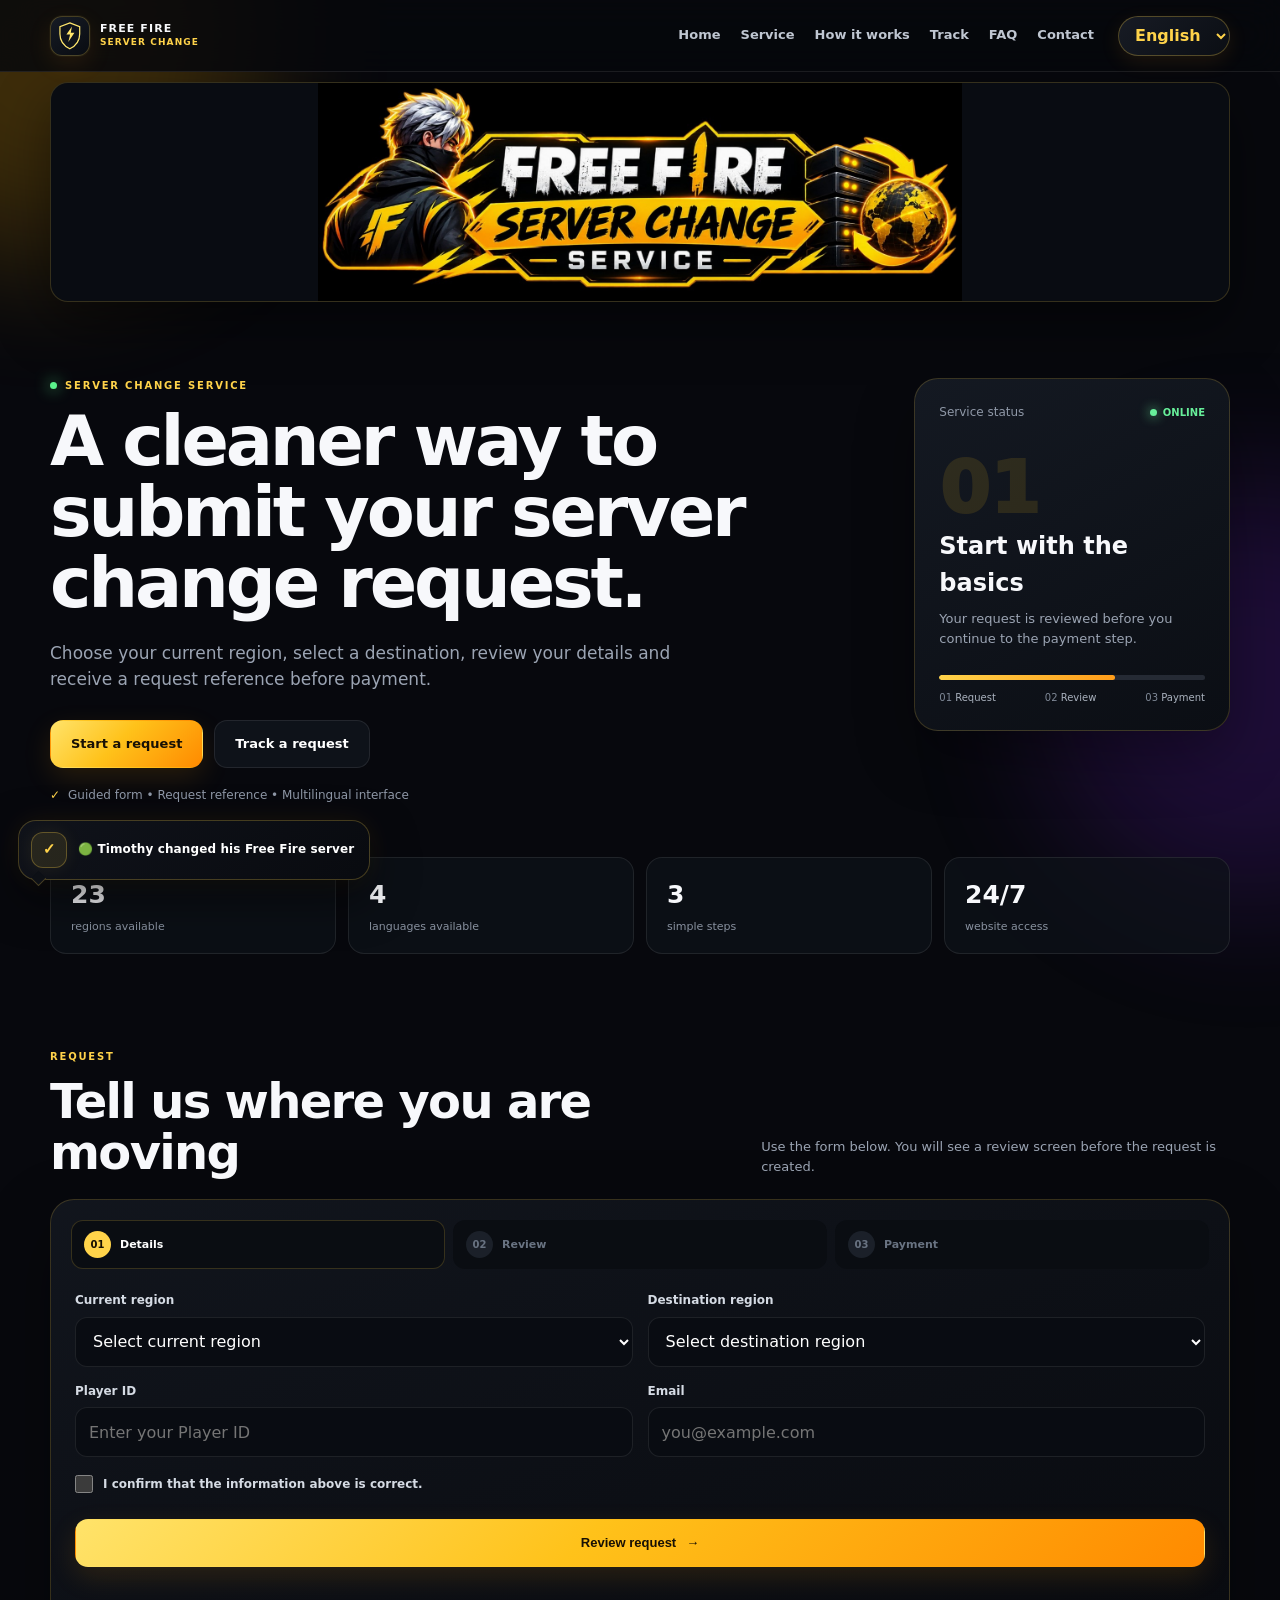
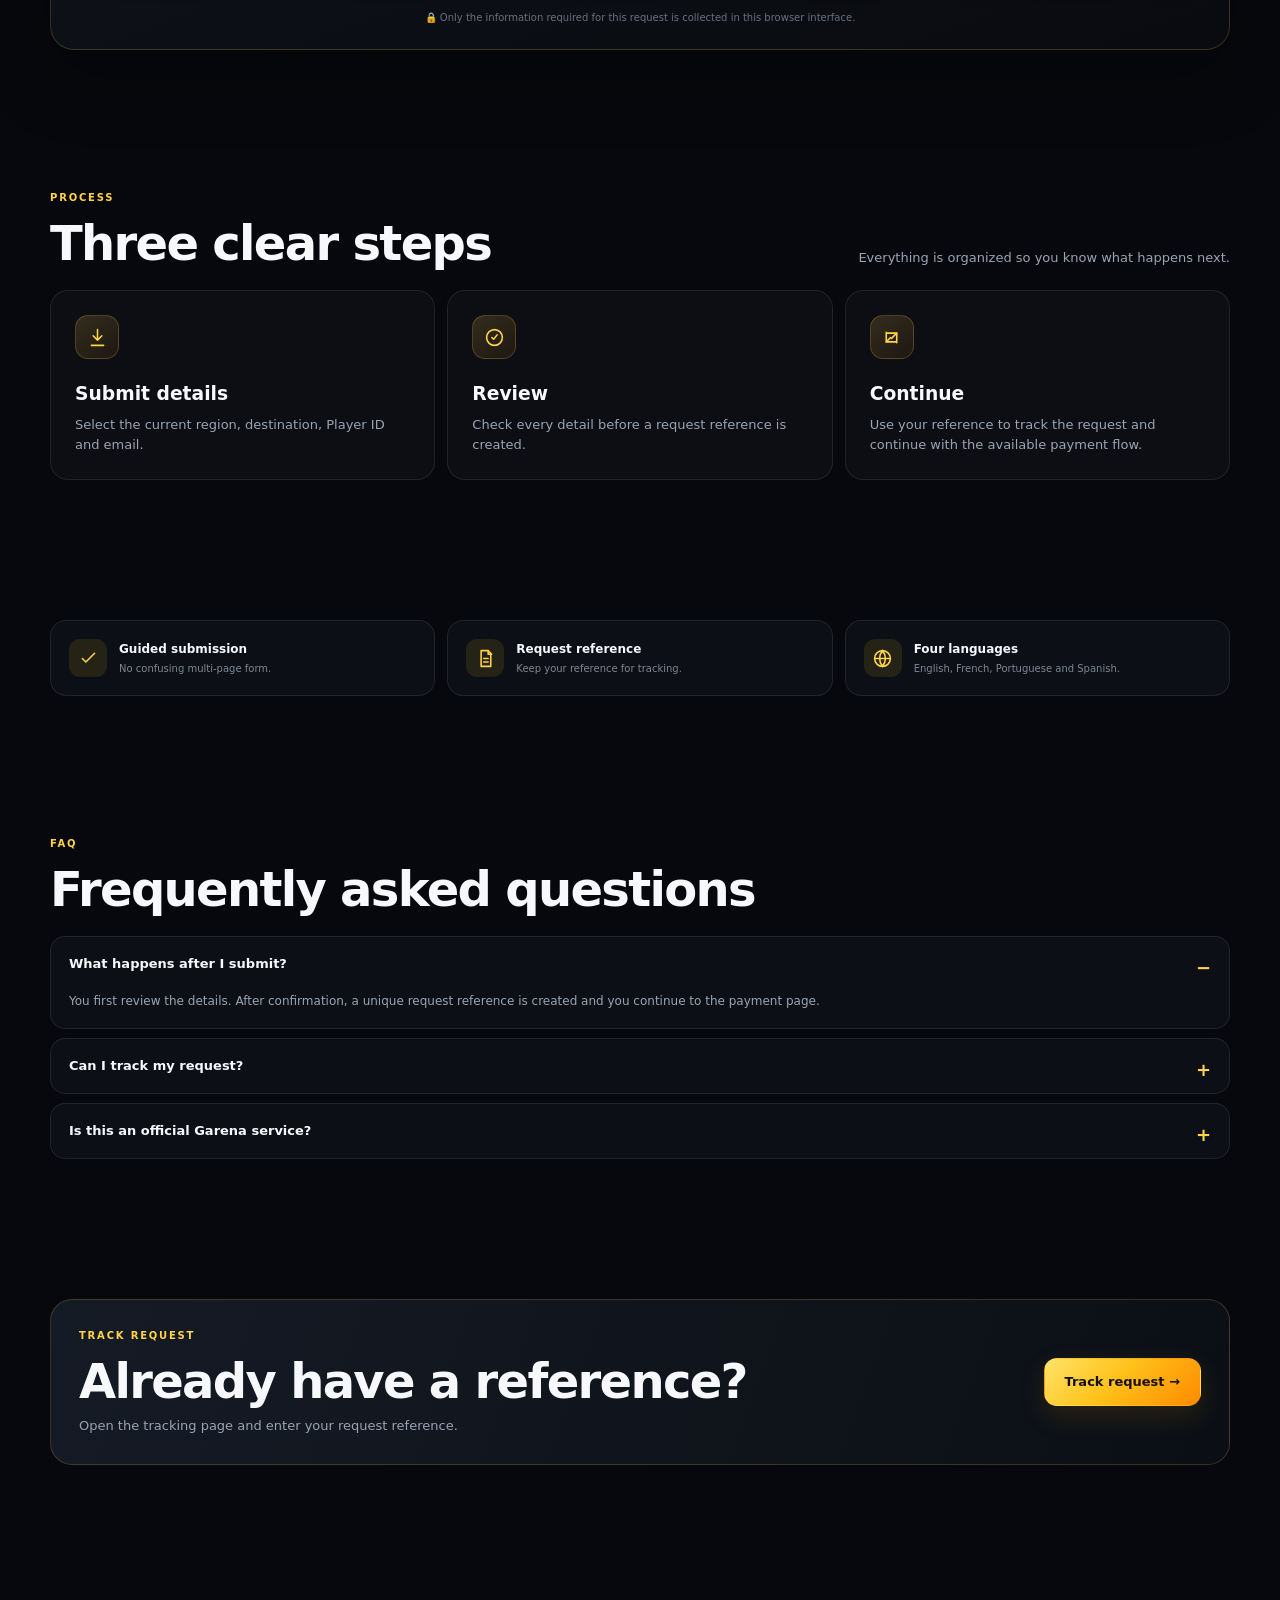
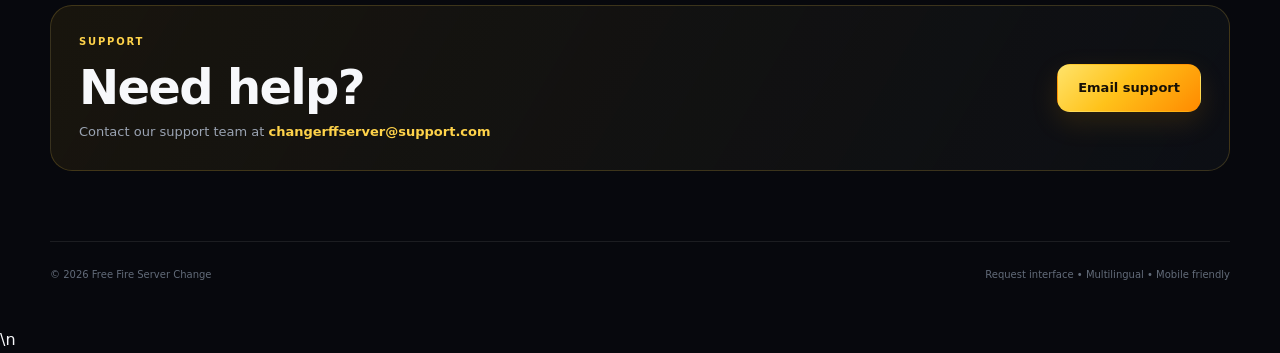
==== commit b73d944c: "Bust static asset cache on homepage" ====
--- a/index.html
+++ b/index.html
@@ -7,7 +7,7 @@
 <meta name="color-scheme" content="dark">
 <meta name="description" content="A clean, multilingual interface for Free Fire server change requests.">
 <title>Free Fire Server Change</title>
-<link rel="stylesheet" href="style-v4.css">
+<link rel="stylesheet" href="style-v4.css?v=20260922-2">
 <link rel="icon" type="image/jpeg" href="site-logo.jpg">
 </head>
 <body>
@@ -132,6 +132,6 @@
 </section>
 </main>
 <footer><span>© <span id="year"></span> Free Fire Server Change</span><span data-i18n="footer">Request interface • Multilingual • Mobile friendly</span></footer>
-<script src="app-v3.js?v=4"></script>\n<script src="activity.js?v=1"></script>
+<script src="app-v3.js?v=20260922-2"></script>\n<script src="activity.js?v=20260922-2"></script>
 </body>
 </html>
--- a/style-v4.css
+++ b/style-v4.css
@@ -1,6 +1,6 @@
 :root{--bg:#07080d;--panel:#0d1017;--panel2:#11151e;--text:#f7f8fb;--muted:#9ba4b3;--gold:#ffc21a;--gold2:#ff8a00;--line:rgba(255,194,26,.16);--white-line:rgba(255,255,255,.09);--max:1180px;--r:20px}
 *{box-sizing:border-box}html{scroll-behavior:smooth}body{margin:0;background:var(--bg);color:var(--text);font-family:Inter,ui-sans-serif,system-ui,-apple-system,BlinkMacSystemFont,"Segoe UI",sans-serif;line-height:1.55;overflow-x:hidden}a{color:inherit}.ambient{position:fixed;z-index:-2;pointer-events:none;filter:blur(70px);opacity:.22;border-radius:50%}.ambient-a{width:420px;height:420px;background:#ffb000;top:-160px;left:-160px}.ambient-b{width:420px;height:420px;background:#6e21c8;right:-180px;top:480px}.wrap{width:min(calc(100% - 32px),var(--max));margin-inline:auto}
-.header{position:sticky;top:0;z-index:50;min-height:72px;display:flex;align-items:center;gap:24px;padding:10px max(16px,calc((100% - var(--max))/2));background:rgba(7,8,13,.84);border-bottom:1px solid var(--white-line);backdrop-filter:blur(18px)}.brand{display:flex;align-items:center;gap:10px;text-decoration:none;white-space:nowrap}.brand-mark{width:40px;height:40px;border-radius:12px;overflow:hidden;border:1px solid var(--line);box-shadow:0 0 25px rgba(255,194,26,.14);flex:none}.brand-mark img{width:100%;height:100%;object-fit:cover}.brand-copy{font-size:11px;font-weight:900;letter-spacing:.08em;line-height:1.1}.brand-copy b{display:block;color:var(--gold);font-size:9px;margin-top:3px}nav{display:flex;align-items:center;gap:20px;margin-left:auto}nav a{text-decoration:none;color:#bfc6d1;font-size:13px;font-weight:700;transition:.2s}nav a:hover{color:#fff}.header-tools{display:flex;align-items:center;gap:8px}.header select{height:40px;width:112px;border:1px solid var(--white-line);border-radius:11px;background:#0d1017;color:#fff;padding:0 9px}.menu{display:none;width:40px;height:40px;border:1px solid var(--line);border-radius:11px;background:#10141c;color:#fff;font-size:20px}
+.header{position:sticky;top:0;z-index:50;min-height:72px;display:flex;align-items:center;gap:24px;padding:10px max(16px,calc((100% - var(--max))/2));background:rgba(7,8,13,.84);border-bottom:1px solid var(--white-line);backdrop-filter:blur(18px)}.brand{display:flex;align-items:center;gap:10px;text-decoration:none;white-space:nowrap}.brand-mark{width:40px;height:40px;border-radius:12px;overflow:hidden;border:1px solid var(--line);box-shadow:0 0 25px rgba(255,194,26,.14);flex:none}.brand-mark img{width:100%;height:100%;object-fit:cover}.brand-copy{font-size:11px;font-weight:900;letter-spacing:.08em;line-height:1.1}.brand-copy b{display:block;color:var(--gold);font-size:9px;margin-top:3px}nav{display:flex;align-items:center;gap:20px;margin-left:auto}nav a{text-decoration:none;color:#bfc6d1;font-size:13px;font-weight:700;transition:.2s}nav a:hover{color:#fff}.header-tools{display:flex;align-items:center;gap:10px;order:3}.header-tools #language{order:1}.header-tools .menu{order:2}.header select{height:40px;width:112px;border:1px solid rgba(255,211,74,.28);border-radius:999px;background:linear-gradient(135deg,#171b24,#0b0e14);color:#ffd34a;padding:0 12px;font-weight:800;box-shadow:0 6px 20px rgba(255,157,26,.10);cursor:pointer;outline:none}.header select:hover{border-color:rgba(255,211,74,.55);box-shadow:0 8px 24px rgba(255,157,26,.16)}.header select:focus{border-color:#ffd34a;box-shadow:0 0 0 3px rgba(255,211,74,.10)}.menu{display:none;width:40px;height:40px;border:1px solid var(--line);border-radius:11px;background:#10141c;color:#fff;font-size:20px}
 .banner-wrap{width:min(100%,var(--max));margin:auto;padding:10px 0 0}.site-banner{display:block;width:100%;height:220px;object-fit:contain;object-position:center;border-radius:18px;background:#090c12;border:1px solid var(--line);box-shadow:0 22px 55px #0007}
 .hero{display:grid;grid-template-columns:minmax(0,1.45fr) minmax(310px,.55fr);gap:32px;padding-top:76px;padding-bottom:52px}.eyebrow{display:flex;align-items:center;gap:8px;color:var(--gold);font-size:10px;font-weight:900;letter-spacing:.18em;text-transform:uppercase;margin-bottom:12px}.pulse{width:7px;height:7px;border-radius:50%;background:#5bf28b;box-shadow:0 0 15px #5bf28b}.hero h1{max-width:780px;font-size:clamp(38px,5.7vw,70px);line-height:1.02;letter-spacing:-.045em;margin:0 0 20px}.hero h1 em{font-style:normal;color:var(--gold)}.hero p{max-width:680px;color:var(--muted);font-size:17px;margin:0}.actions{display:flex;gap:11px;flex-wrap:wrap;margin-top:28px}.btn{min-height:48px;padding:0 20px;border-radius:13px;border:1px solid transparent;display:inline-flex;align-items:center;justify-content:center;gap:10px;text-decoration:none;font-size:13px;font-weight:900;cursor:pointer;transition:transform .18s,box-shadow .18s,border-color .18s}.btn:hover{transform:translateY(-2px)}.btn.primary{background:linear-gradient(135deg,var(--gold),var(--gold2));color:#171005;box-shadow:0 12px 30px rgba(255,170,0,.16)}.btn.ghost{background:#0e1219;border-color:var(--white-line);color:#fff}.full{width:100%}.hero-note{display:flex;align-items:center;gap:8px;margin-top:18px;color:#8f98a7;font-size:12px}.hero-note span:first-child{color:var(--gold)}.hero-panel{padding:24px;border-radius:24px;background:linear-gradient(150deg,#141922,#0b0e14);border:1px solid var(--line);box-shadow:0 25px 60px #0005;align-self:start}.panel-top{display:flex;justify-content:space-between;gap:12px;color:#8f98a7;font-size:12px}.status-pill{color:#67ef9a;font-size:10px;display:flex;align-items:center;gap:6px}.status-pill i{width:7px;height:7px;border-radius:50%;background:#67ef9a;box-shadow:0 0 12px #67ef9a}.panel-number{font-size:72px;line-height:1;font-weight:950;color:rgba(255,194,26,.12);margin-top:30px}.hero-panel h3{font-size:24px;margin:4px 0 7px}.hero-panel p{color:var(--muted);font-size:13px;margin:0}.mini-progress{height:5px;background:#252a34;border-radius:99px;margin:26px 0 10px;overflow:hidden}.mini-progress span{display:block;width:66%;height:100%;background:linear-gradient(90deg,var(--gold),var(--gold2));border-radius:99px}.mini-labels{display:flex;justify-content:space-between;color:#7f8896;font-size:10px}.mini-labels small{font-size:10px;color:#aab2be}
 .stats{display:grid;grid-template-columns:repeat(4,1fr);gap:12px;padding-bottom:25px}.stat{padding:18px 20px;border:1px solid var(--white-line);background:rgba(15,18,25,.72);border-radius:16px}.stat strong{display:block;font-size:25px}.stat span{display:block;color:#8992a0;font-size:11px;margin-top:3px}
@@ -8,7 +8,7 @@
 .steps{display:grid;grid-template-columns:repeat(3,1fr);gap:12px}.steps article{padding:24px;border:1px solid var(--white-line);border-radius:18px;background:rgba(14,17,23,.8)}.step-icon{display:grid;place-items:center;width:40px;height:40px;border-radius:12px;background:var(--gold);color:#130d00;font-weight:950;font-size:11px}.steps h3{margin:20px 0 7px}.steps p{color:var(--muted);font-size:13px;margin:0}.trust-strip{display:grid;grid-template-columns:repeat(3,1fr);gap:12px}.trust-strip>div{display:flex;gap:12px;align-items:center;padding:18px;border-radius:16px;border:1px solid var(--white-line);background:#0c1016}.trust-icon{display:grid;place-items:center;width:38px;height:38px;border-radius:11px;background:rgba(255,194,26,.1);color:var(--gold);font-weight:900}.trust-strip strong,.trust-strip small{display:block}.trust-strip strong{font-size:12px}.trust-strip small{color:#7e8794;font-size:10px;margin-top:2px}
 .faq{display:grid;gap:9px}.faq details{border:1px solid var(--white-line);border-radius:15px;background:#0c1016;padding:0 16px}.faq summary{cursor:pointer;padding:17px 2px;font-size:13px;font-weight:800;list-style:none}.faq summary::-webkit-details-marker{display:none}.faq summary:after{content:"+";float:right;color:var(--gold);font-size:18px}.faq details[open] summary:after{content:"−"}.faq p{color:var(--muted);font-size:12px;margin:0 2px 18px;max-width:800px}.track-cta{display:flex;align-items:center;justify-content:space-between;gap:25px;padding:28px;border-radius:22px;background:linear-gradient(110deg,#151b25,#0b0f15);border:1px solid var(--line)}.track-cta p{color:var(--muted);font-size:13px;margin:10px 0 0}.contact{display:flex;align-items:center;justify-content:space-between;gap:25px;padding:28px;border:1px solid var(--line);border-radius:22px;background:linear-gradient(120deg,rgba(255,194,26,.07),rgba(14,17,23,.8))}.contact p{color:var(--muted);font-size:13px;margin:10px 0 0}.contact a:not(.btn){color:var(--gold);font-weight:800;text-decoration:none}footer{width:min(calc(100% - 32px),var(--max));margin:auto;padding:25px 0 45px;border-top:1px solid var(--white-line);display:flex;justify-content:space-between;gap:15px;color:#626b79;font-size:10px}
 @media(max-width:900px){nav{display:none;position:absolute;top:72px;left:10px;right:10px;margin:0;padding:8px;background:#0b0e14;border:1px solid var(--line);border-radius:16px;box-shadow:0 20px 50px #0009}nav.open{display:grid}nav a{padding:12px;border-bottom:1px solid #fff1}.menu{display:block}.hero{grid-template-columns:1fr;padding-top:55px}.hero-panel{max-width:600px}.stats{grid-template-columns:repeat(2,1fr)}.steps{grid-template-columns:1fr}.trust-strip{grid-template-columns:1fr}.track-cta,.contact{align-items:flex-start;flex-direction:column}.track-cta .btn,.contact .btn{width:100%}}
-@media(max-width:600px){.wrap{width:calc(100% - 24px)}.header{min-height:62px;padding:9px 12px;gap:8px}.brand-mark{width:34px;height:34px;border-radius:10px}.brand-copy{font-size:9px}.brand-copy b{font-size:7px}.header select{width:92px;height:38px;font-size:10px}.menu{width:38px;height:38px}.banner-wrap{padding-top:7px}.site-banner{height:125px;border-radius:0;border-left:0;border-right:0}.hero{padding-top:38px;padding-bottom:35px}.hero h1{font-size:34px}.hero p{font-size:14px}.actions{display:grid;grid-template-columns:1fr}.actions .btn{width:100%}.stats{grid-template-columns:1fr 1fr;gap:8px}.stat{padding:14px}.stat strong{font-size:22px}.section{padding:45px 0}.section-head{display:block}.section-head>p{margin-top:10px}.request-shell{padding:12px;border-radius:18px}.stepper span{justify-content:center;padding:8px 5px}.stepper i{display:none}.grid,.review-grid{grid-template-columns:1fr}.request-card{padding:3px}.review-actions{display:grid;grid-template-columns:1fr}.review-actions .btn{width:100%}.trust-strip{gap:8px}.faq details{padding:0 13px}footer{width:calc(100% - 24px);display:grid}.hero-panel{padding:19px}}
+@media(max-width:600px){.wrap{width:calc(100% - 24px)}.header{position:sticky;top:0;min-height:62px;padding:9px 12px;gap:8px}.header-tools{margin-left:auto;display:flex;align-items:center;gap:12px;flex:none}.header-tools .menu,.header-tools #language{position:relative;display:grid;place-items:center;flex:none;width:40px;height:40px;margin:0}.header select{width:40px;height:40px;font-size:0;padding:0;text-align:center;background:#11151d url("data:image/svg+xml,%3Csvg xmlns='http://www.w3.org/2000/svg' viewBox='0 0 24 24' fill='none' stroke='%23ffd34a' stroke-width='1.8'%3E%3Ccircle cx='12' cy='12' r='9'/%3E%3Cpath d='M3 12h18M12 3a14 14 0 0 1 0 18M12 3a14 14 0 0 0 0 18'/%3E%3C/svg%3E") center/20px no-repeat}.menu{width:40px;height:40px}.banner-wrap{padding-top:7px}.site-banner{height:125px;border-radius:0;border-left:0;border-right:0}.hero{padding-top:38px;padding-bottom:35px}.hero h1{font-size:34px}.hero p{font-size:14px}.actions{display:grid;grid-template-columns:1fr}.actions .btn{width:100%}.stats{grid-template-columns:1fr 1fr;gap:8px}.stat{padding:14px}.stat strong{font-size:22px}.section{padding:45px 0}.section-head{display:block}.section-head>p{margin-top:10px}.request-shell{padding:12px;border-radius:18px}.stepper span{justify-content:center;padding:8px 5px}.stepper i{display:none}.grid,.review-grid{grid-template-columns:1fr}.request-card{padding:3px}.review-actions{display:grid;grid-template-columns:1fr}.review-actions .btn{width:100%}.trust-strip{gap:8px}.faq details{padding:0 13px}footer{width:calc(100% - 24px);display:grid}.hero-panel{padding:19px}}
 [dir=rtl]{text-align:right}[dir=rtl] .header{direction:rtl}[dir=rtl] nav{margin-left:0;margin-right:auto}[dir=rtl] .check{flex-direction:row-reverse}[dir=rtl] .hero-note{flex-direction:row-reverse}[dir=rtl] .stepper span{direction:rtl}
 /* Brand system v5 */
 :root{--gold:#ffd34a;--gold2:#ff9d1a;--gold-soft:rgba(255,211,74,.10);--line:rgba(255,211,74,.18);--white-line:rgba(255,255,255,.085)}
@@ -18,8 +18,11 @@
 .faq details:hover,.steps article:hover,.trust-strip>div:hover,.stat:hover{border-color:rgba(255,211,74,.18);transform:translateY(-1px)}.faq details,.steps article,.trust-strip>div,.stat{transition:.2s}
 
 /* Recent activity notification */
-#recentActivityToast{position:fixed;left:18px;bottom:18px;z-index:1000;min-width:220px;max-width:calc(100vw - 36px);padding:12px 16px;border:1px solid rgba(255,211,74,.28);border-radius:14px;background:rgba(12,15,21,.96);box-shadow:0 14px 38px rgba(0,0,0,.42),0 0 22px rgba(255,157,26,.08);color:#fff;font-size:13px;font-weight:900;opacity:0;transform:translateY(18px) scale(.97);pointer-events:none;transition:opacity .28s ease,transform .28s ease;text-align:center;backdrop-filter:blur(12px)}
-#recentActivityToast.show{opacity:1;transform:translateY(0) scale(1)}
+#recentActivityToast{position:fixed;left:18px;bottom:20px;z-index:1000;min-width:290px;max-width:calc(100vw - 36px);padding:11px 15px 11px 12px;border:1px solid rgba(255,211,74,.24);border-radius:18px;background:linear-gradient(135deg,rgba(16,19,27,.98),rgba(9,11,16,.97));box-shadow:0 18px 45px rgba(0,0,0,.5),0 0 28px rgba(255,174,0,.08);color:#fff;font-size:12px;font-weight:800;opacity:0;transform:translateX(-28px) scale(.96);pointer-events:none;transition:opacity .32s ease,transform .32s cubic-bezier(.2,.8,.2,1);text-align:left;backdrop-filter:blur(14px);display:flex;align-items:center;gap:11px}
+#recentActivityToast::before{content:'✓';display:grid;place-items:center;flex:0 0 34px;width:34px;height:34px;border-radius:12px;background:rgba(255,211,74,.1);border:1px solid rgba(255,211,74,.28);color:#ffd34a;font-size:15px;font-weight:1000;box-shadow:0 0 18px rgba(255,211,74,.08)}
+#recentActivityToast::after{content:'';position:absolute;left:14px;bottom:-5px;width:10px;height:10px;background:#0d1016;border-right:1px solid rgba(255,211,74,.24);border-bottom:1px solid rgba(255,211,74,.24);transform:rotate(45deg)}
+#recentActivityToast.show{opacity:1;transform:translateX(0) scale(1)}
+#recentActivityToast .activity-text{display:block;line-height:1.45;letter-spacing:.01em}
 #recentActivityToast .activity-demo{display:block;color:#8f98a7;font-size:8px;letter-spacing:.14em;margin-bottom:3px;font-weight:800}
-@media(max-width:600px){#recentActivityToast{left:12px;right:12px;bottom:12px;min-width:0}}
+@media(max-width:600px){#recentActivityToast{left:12px;right:12px;bottom:12px;min-width:0;padding:10px 12px}.#recentActivityToast::before{flex-basis:30px;width:30px;height:30px}}
 
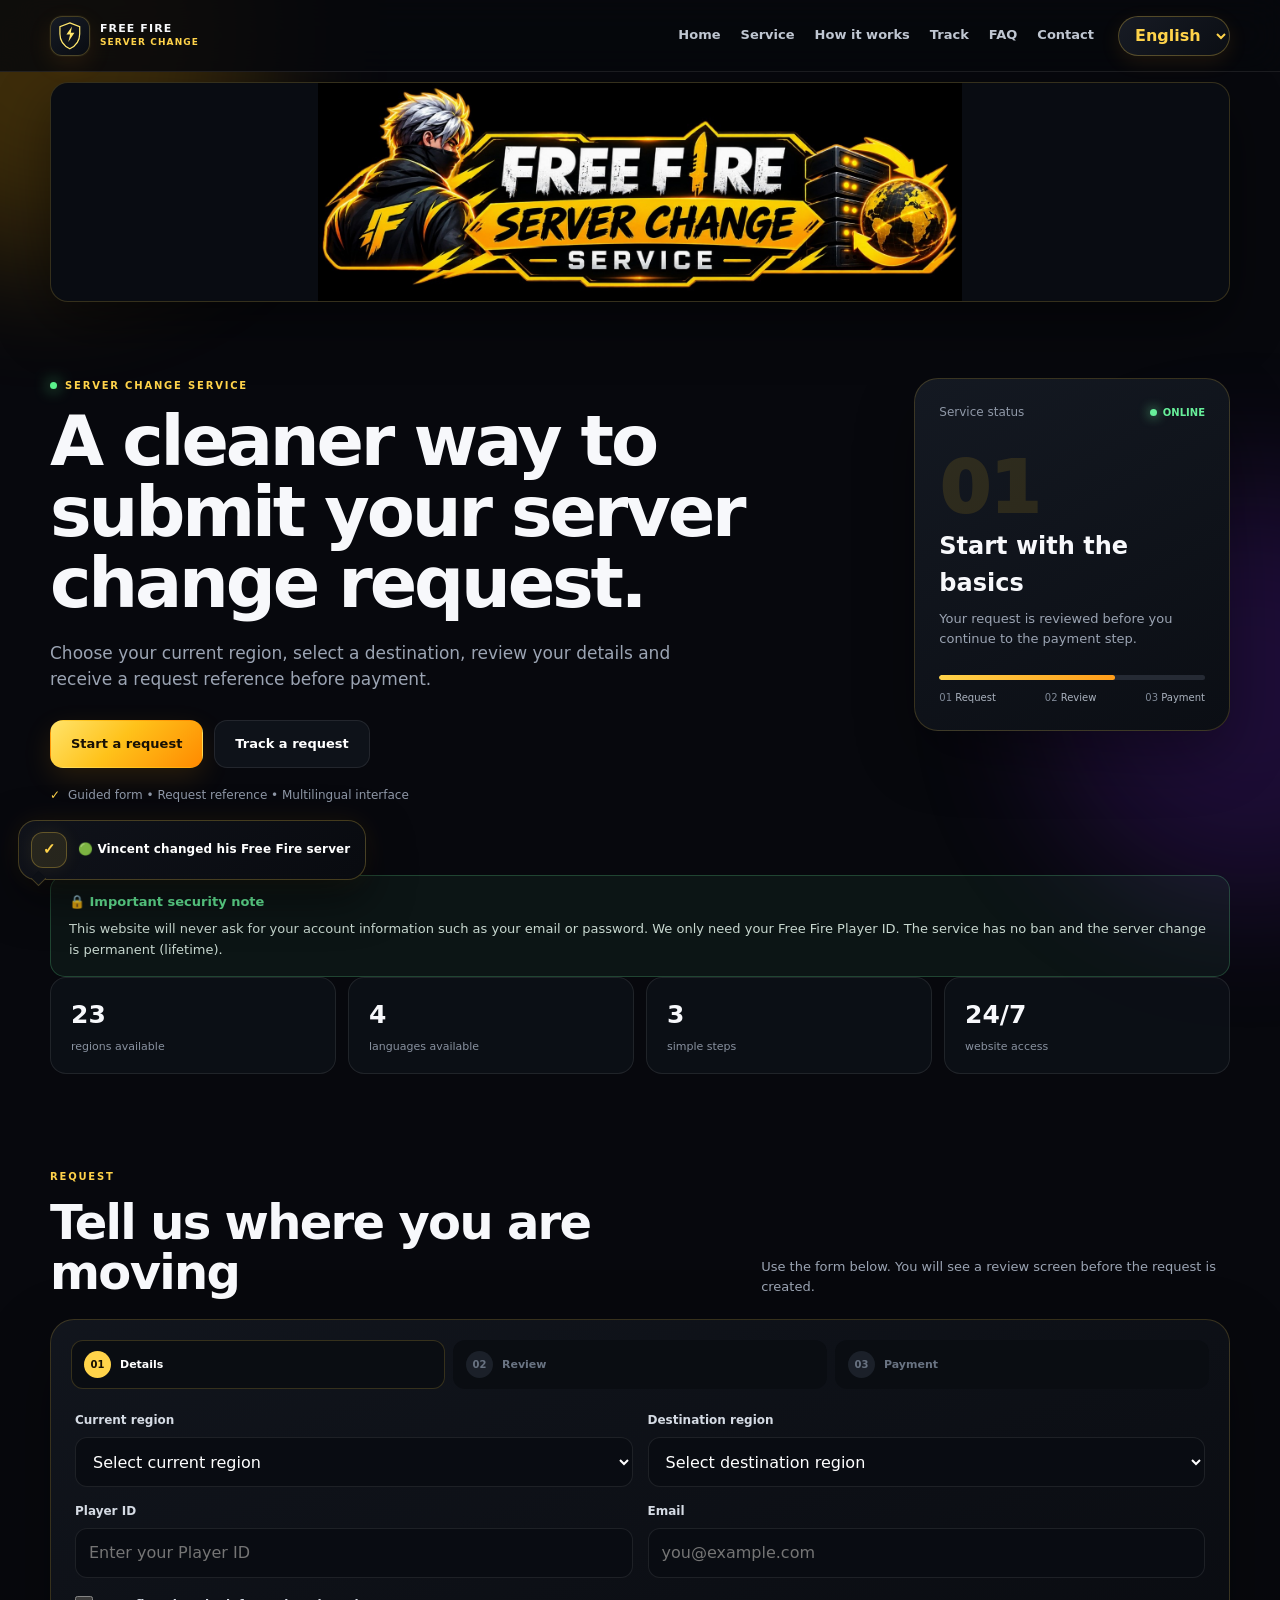
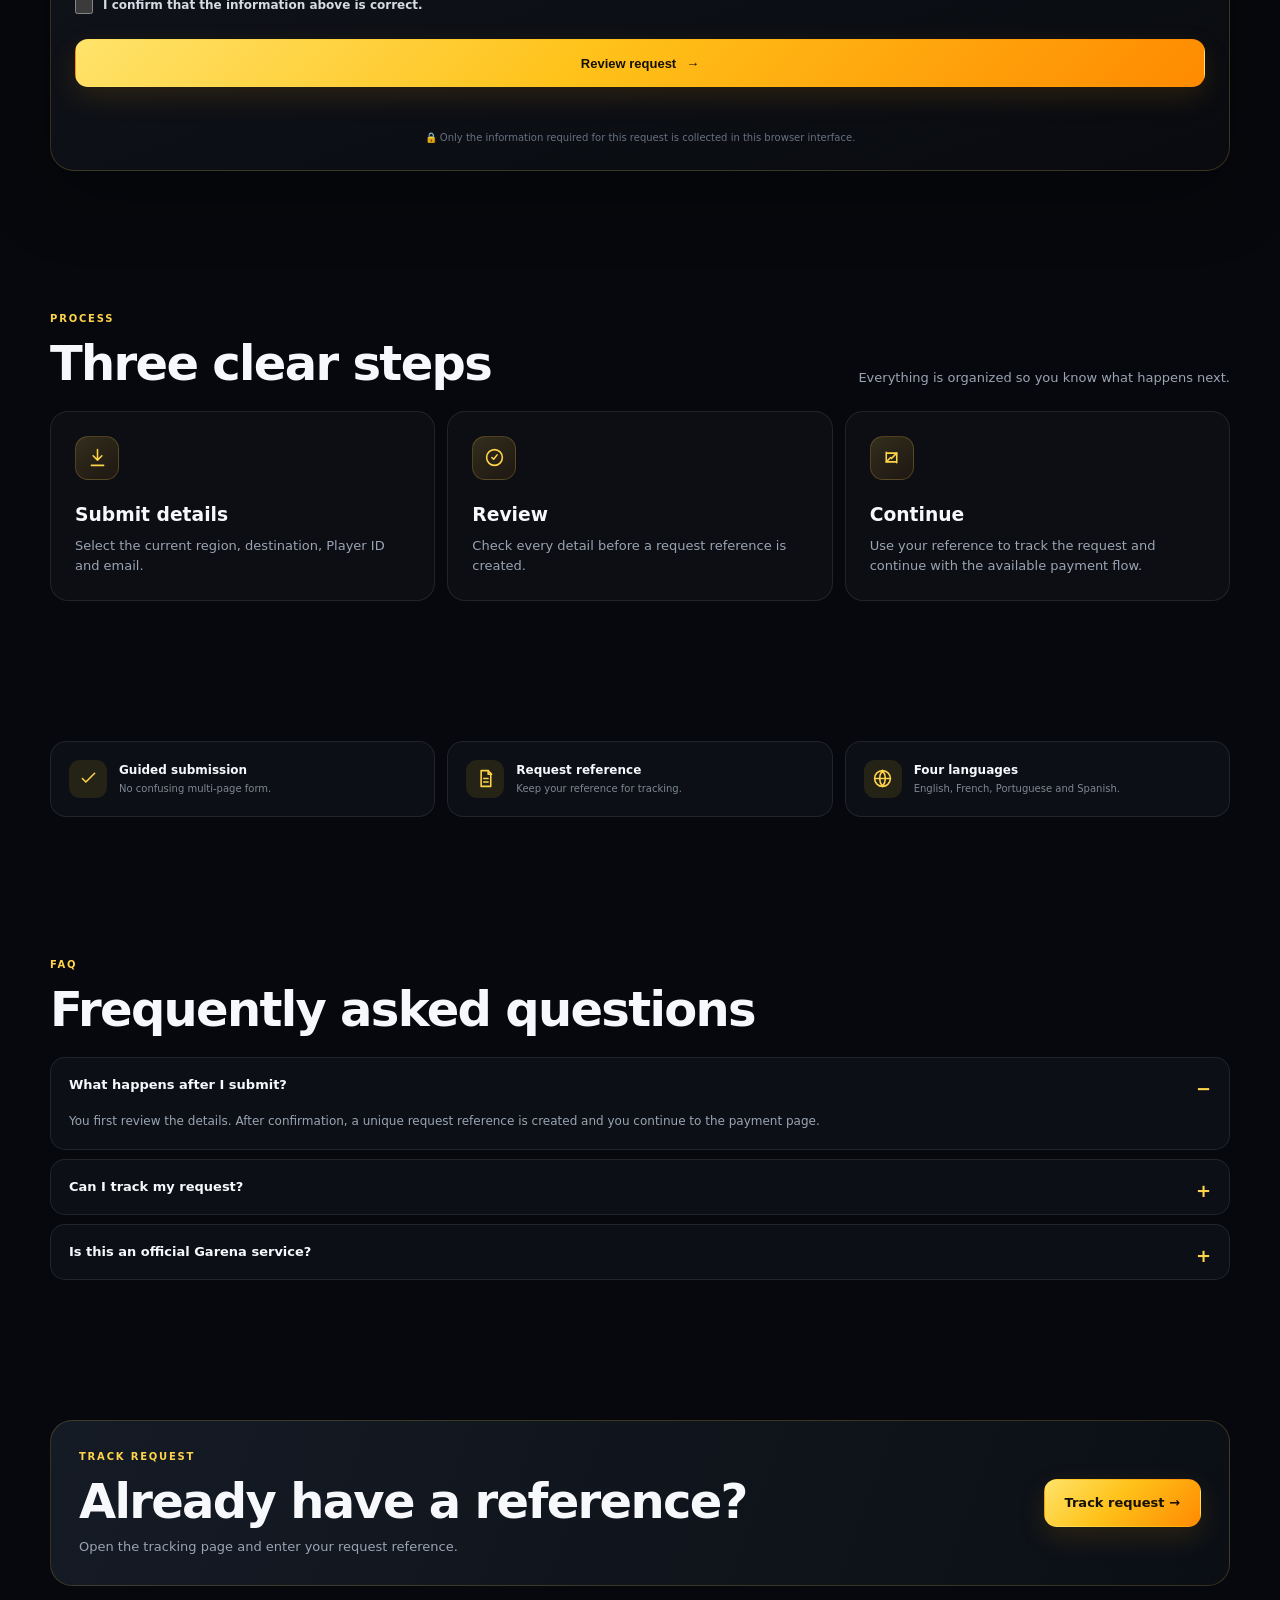
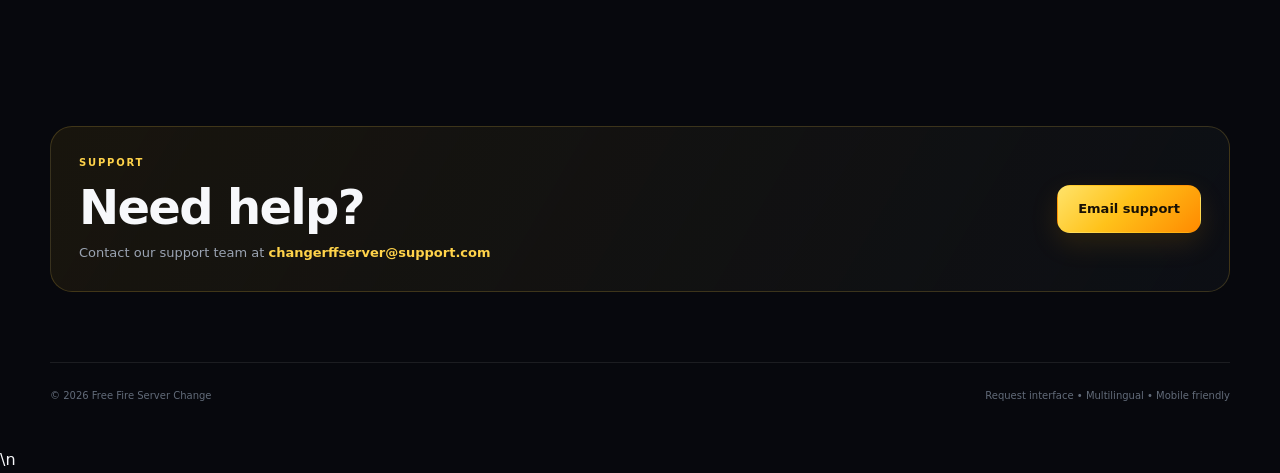
==== commit 6720bee4: "Add multilingual security notice to homepage" ====
--- a/index.html
+++ b/index.html
@@ -58,6 +58,8 @@
     <div class="mini-labels"><span>01 <small data-i18n="stepMini1">Request</small></span><span>02 <small data-i18n="stepMini2">Review</small></span><span>03 <small data-i18n="stepMini3">Payment</small></span></div>
   </aside>
 </section>
+
+<div class="security-home-note" style="margin:18px auto 0;max-width:1180px;padding:16px 18px;border:1px solid rgba(103,239,154,.22);border-radius:15px;background:rgba(103,239,154,.055);color:#c8d8d0;line-height:1.6;font-size:13px"><strong style="display:block;color:#67ef9a;margin-bottom:6px">🔒 <span data-i18n="securityTitle">Important security note</span></strong><span data-i18n="securityText">This website will never ask for your account information such as your email or password. We only need your Free Fire Player ID. The service has no ban and the server change is permanent (lifetime).</span></div>
 
 <section class="stats wrap" aria-label="Service features">
   <div class="stat"><strong>23</strong><span data-i18n="regionsCount">regions available</span></div>
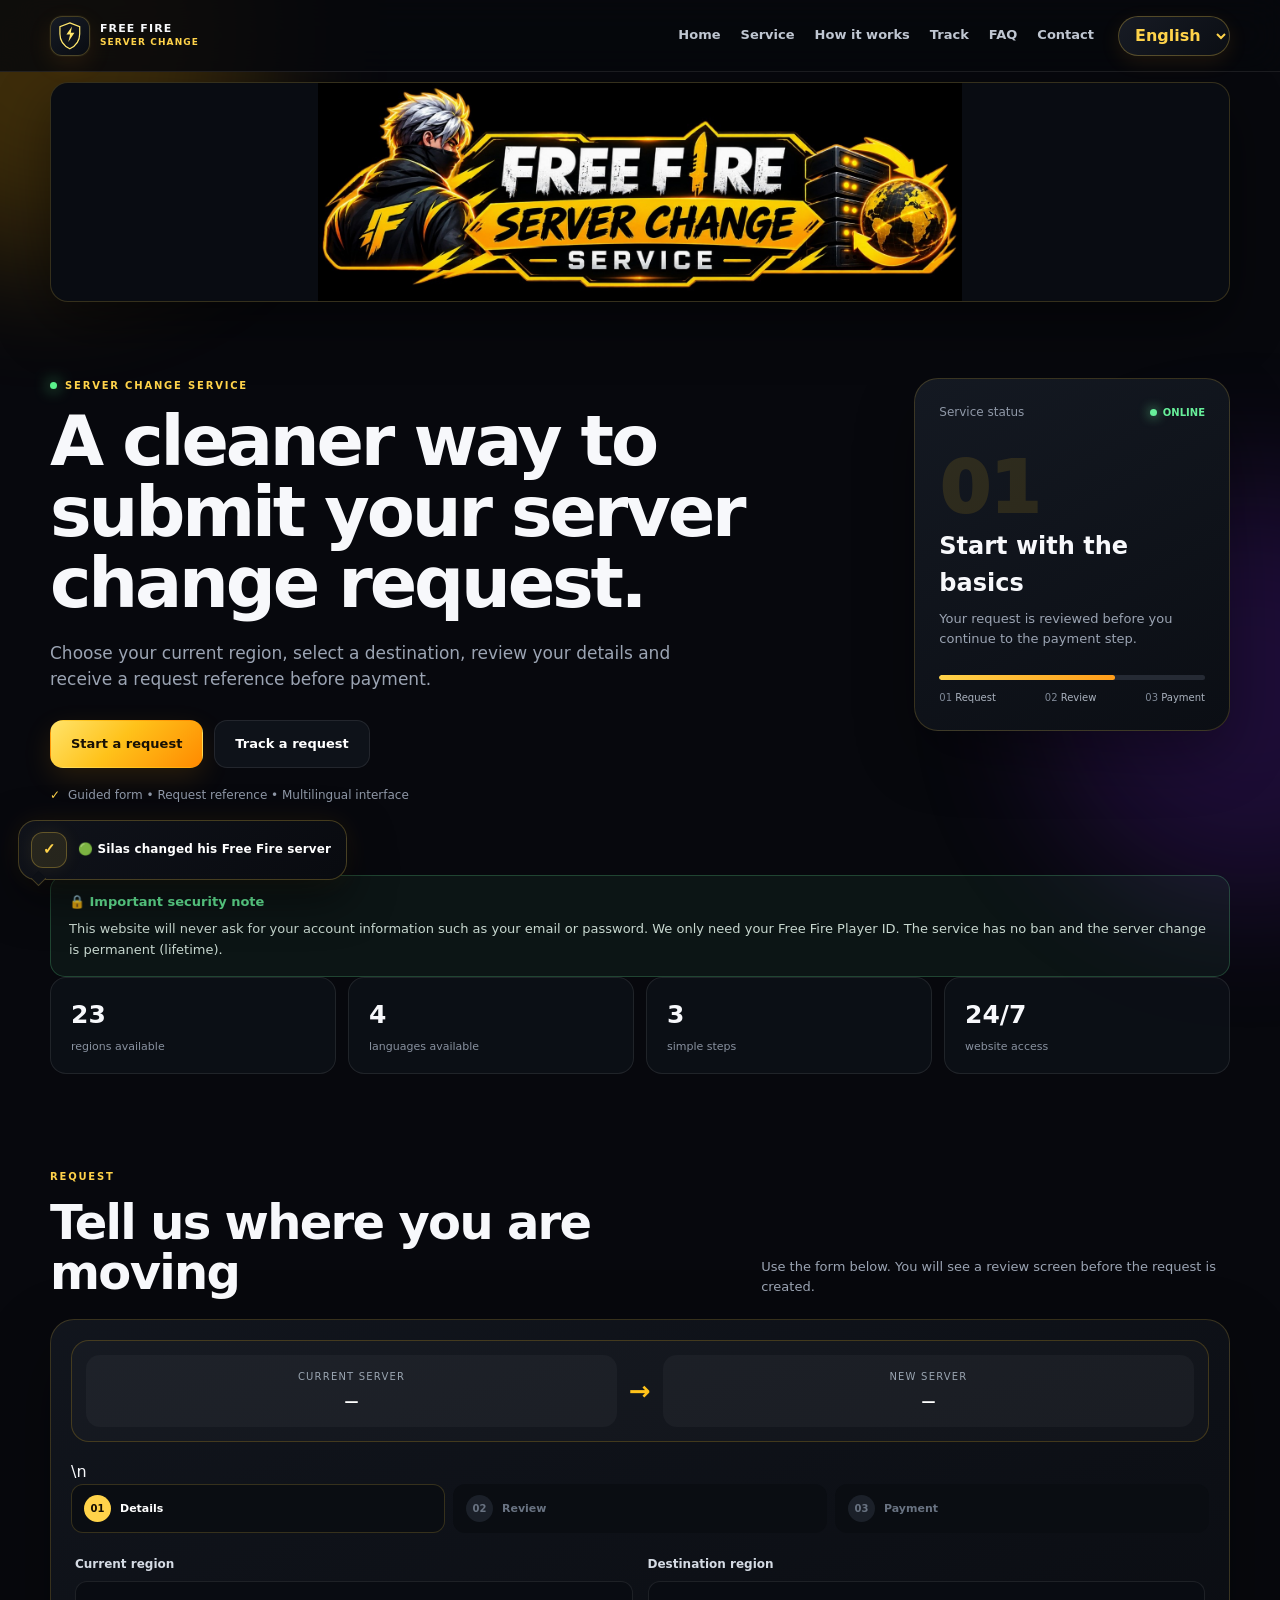
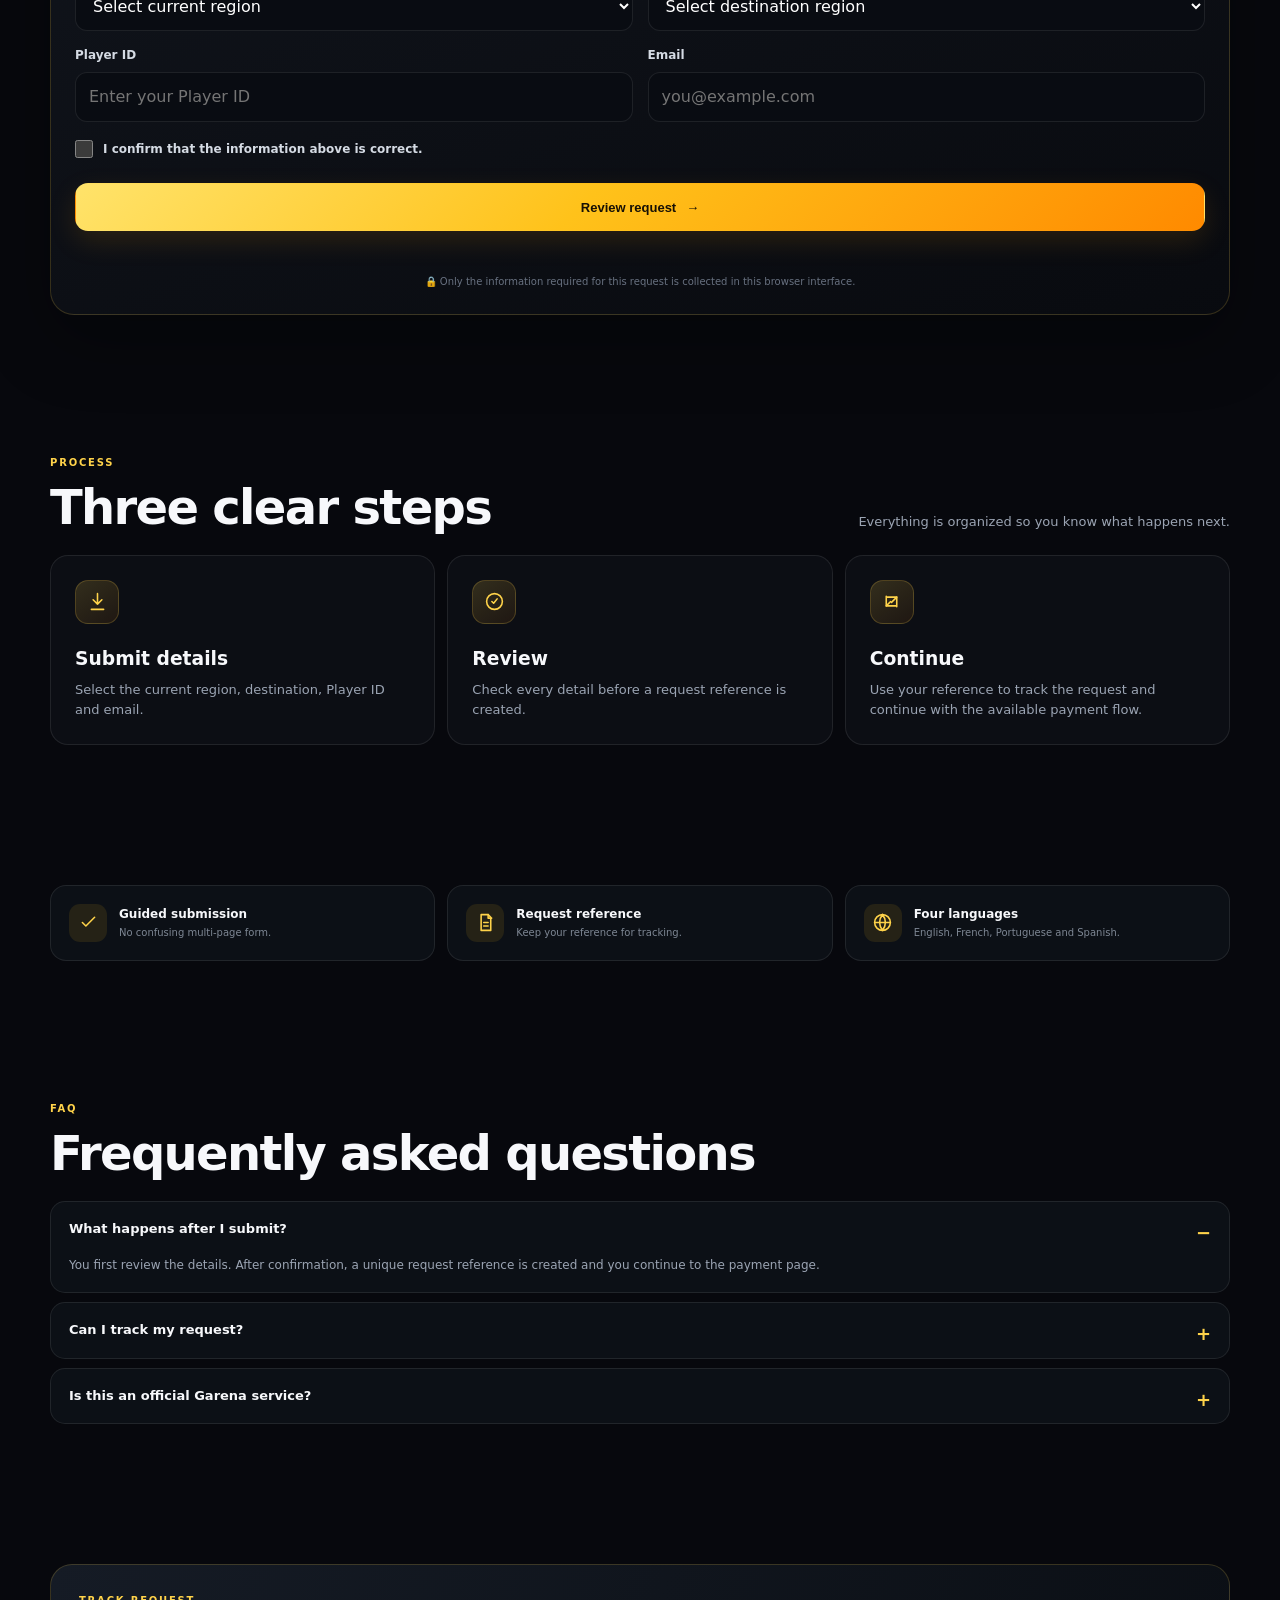
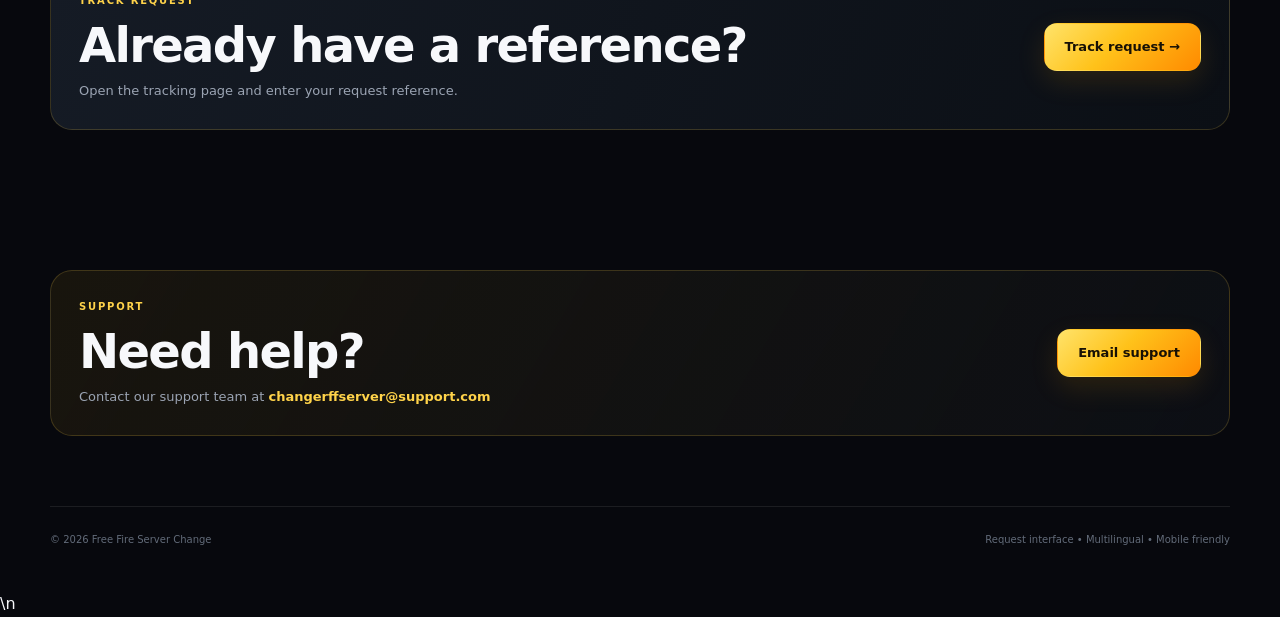
==== commit 78c2948a: "Add visual current-to-new server card to homepage" ====
--- a/index.html
+++ b/index.html
@@ -9,7 +9,7 @@
 <title>Free Fire Server Change</title>
 <link rel="stylesheet" href="style-v4.css?v=20260922-2">
 <link rel="icon" type="image/jpeg" href="site-logo.jpg">
-</head>
+<style>.server-route-card{display:grid;grid-template-columns:1fr auto 1fr;align-items:center;gap:12px;margin:0 0 18px;padding:14px;border:1px solid rgba(255,194,26,.2);border-radius:18px;background:rgba(255,255,255,.025)}.server-box{padding:14px;border-radius:14px;background:rgba(255,255,255,.035);text-align:center;min-width:0}.server-label{display:block;font-size:10px;letter-spacing:.12em;color:#9aa5b1;margin-bottom:6px}.server-box strong{display:block;color:#fff;font-size:14px;overflow-wrap:anywhere}.server-arrow{font-size:26px;color:#ffc21a;font-weight:800}.server-route-card[dir="rtl"] .server-arrow{transform:scaleX(-1)}@media(max-width:560px){.server-route-card{gap:7px;padding:10px}.server-box{padding:11px 7px}.server-box strong{font-size:12px}.server-arrow{font-size:21px}}</style></head>
 <body>
 <div class="ambient ambient-a"></div><div class="ambient ambient-b"></div>
 <header class="header" id="top">
@@ -74,7 +74,7 @@
     <p data-i18n="serviceText">Use the form below. You will see a review screen before the request is created.</p>
   </div>
   <div class="request-shell">
-    <div class="stepper"><span class="active"><b>01</b><i data-i18n="stepLabel1">Details</i></span><span><b>02</b><i data-i18n="stepLabel2">Review</i></span><span><b>03</b><i data-i18n="stepLabel3">Payment</i></span></div>
+    <div class="server-route-card" aria-label="Server change preview"><div class="server-box"><span class="server-label" data-i18n="currentServerLabel">CURRENT SERVER</span><strong id="serverPreviewCurrent">—</strong></div><div class="server-arrow" aria-hidden="true">→</div><div class="server-box"><span class="server-label" data-i18n="newServerLabel">NEW SERVER</span><strong id="serverPreviewNew">—</strong></div></div>\n    <div class="stepper"><span class="active"><b>01</b><i data-i18n="stepLabel1">Details</i></span><span><b>02</b><i data-i18n="stepLabel2">Review</i></span><span><b>03</b><i data-i18n="stepLabel3">Payment</i></span></div>
     <form id="requestForm" class="request-card">
       <div class="grid">
         <label><span data-i18n="current">Current region</span><select id="current" required><option value="" selected disabled data-i18n="selectCurrent">Select current region</option></select></label>
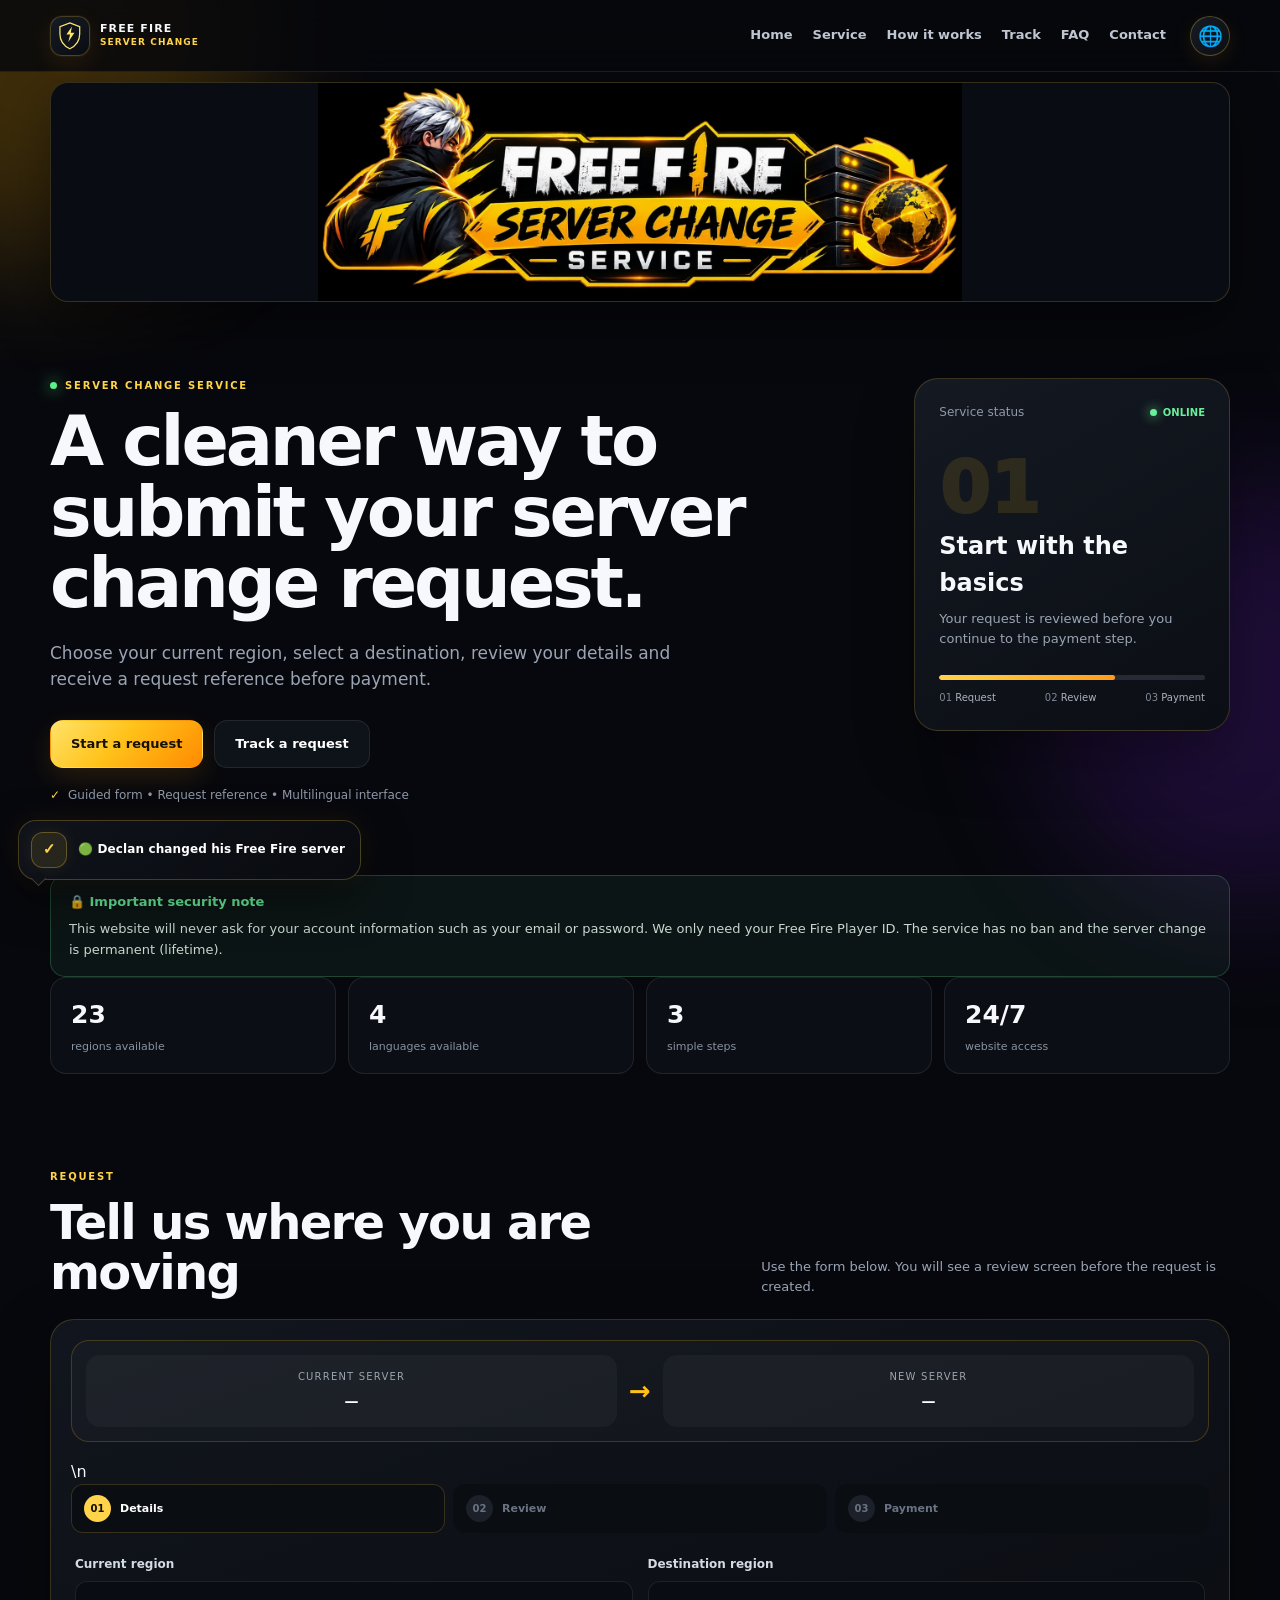
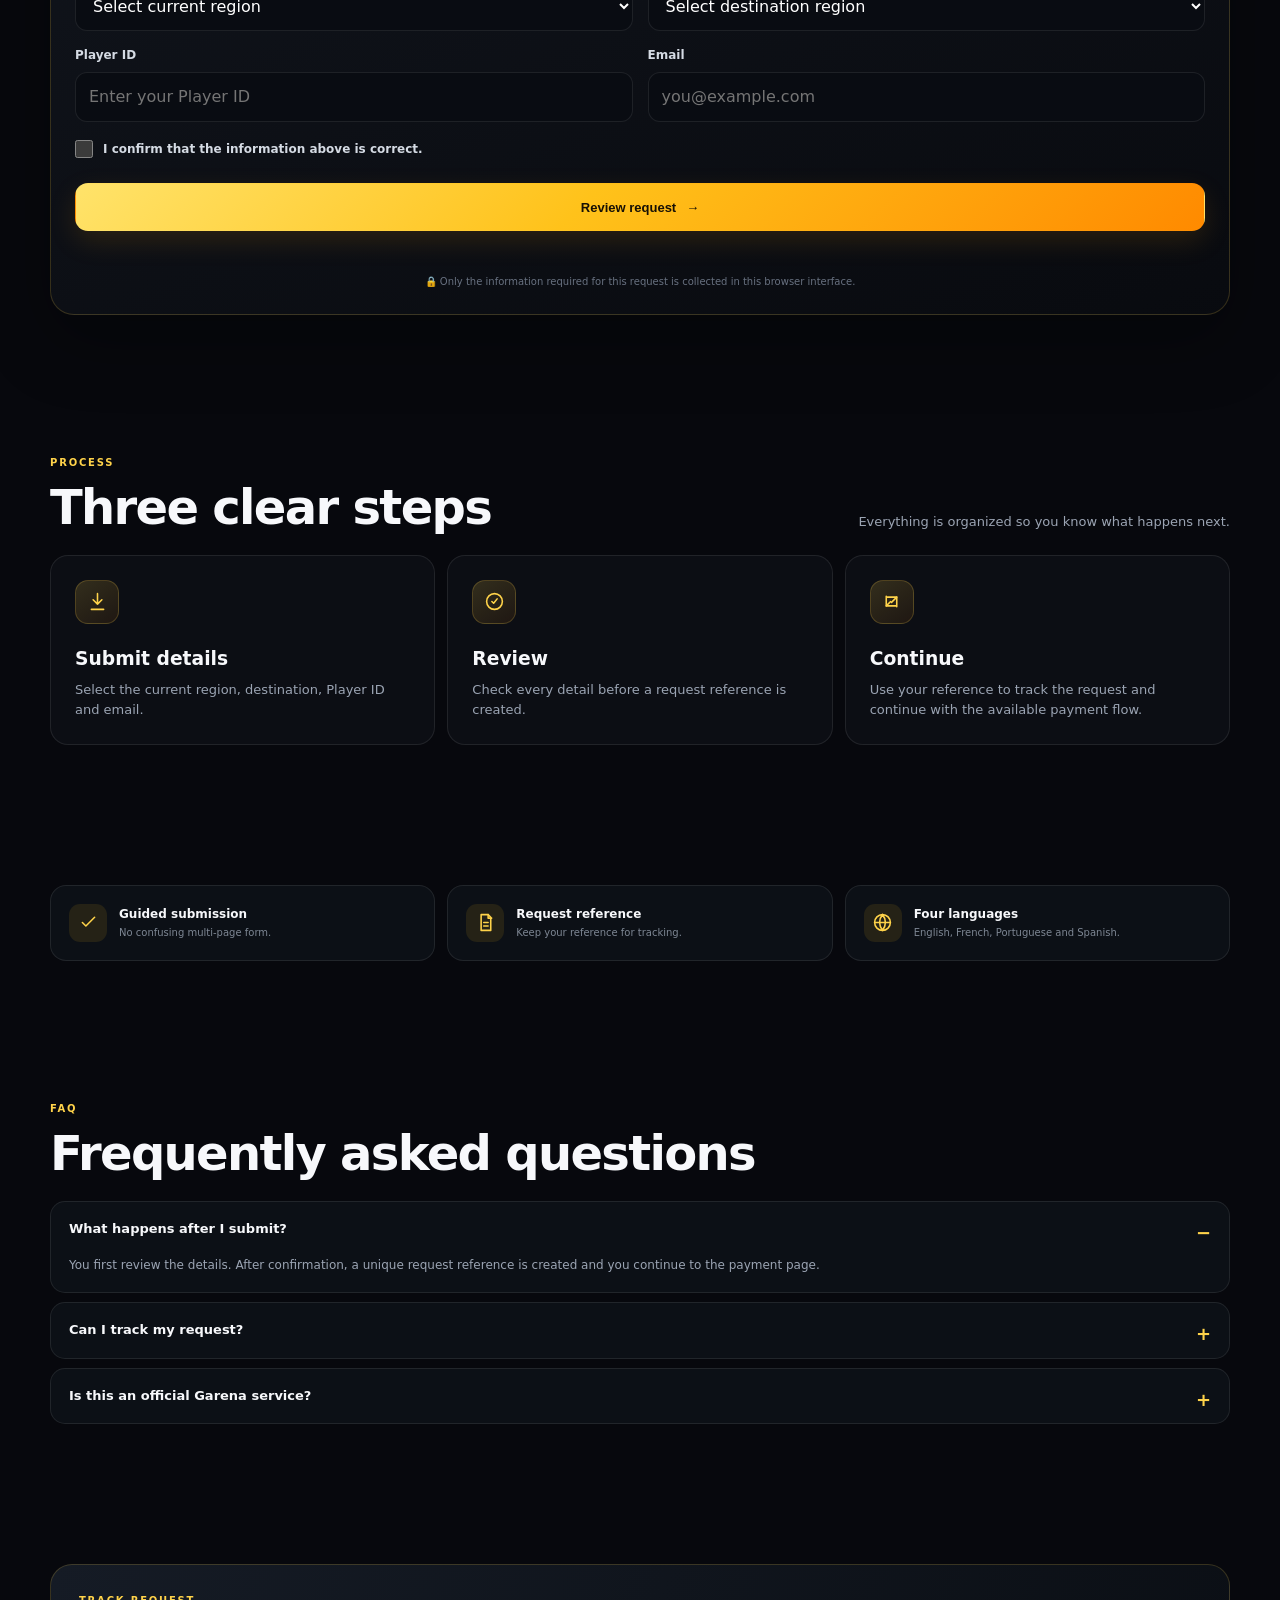
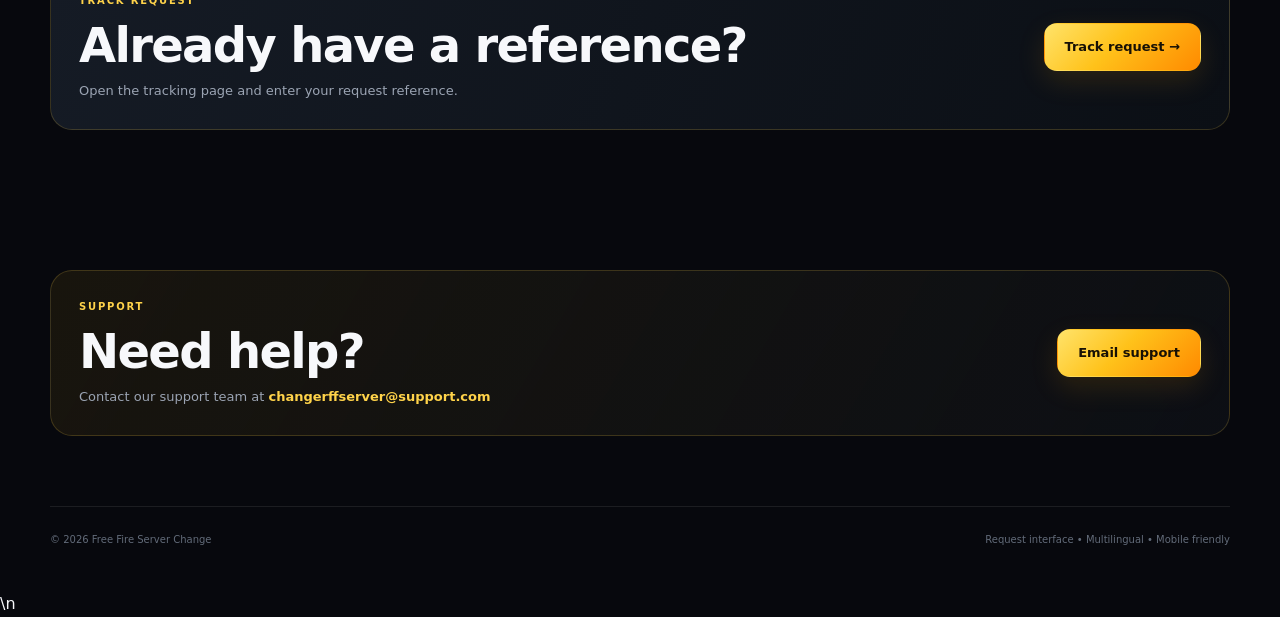
==== commit cf2f0f74: "Make language switcher a circular globe button" ====
--- a/index.html
+++ b/index.html
@@ -9,7 +9,7 @@
 <title>Free Fire Server Change</title>
 <link rel="stylesheet" href="style-v4.css?v=20260922-2">
 <link rel="icon" type="image/jpeg" href="site-logo.jpg">
-<style>.server-route-card{display:grid;grid-template-columns:1fr auto 1fr;align-items:center;gap:12px;margin:0 0 18px;padding:14px;border:1px solid rgba(255,194,26,.2);border-radius:18px;background:rgba(255,255,255,.025)}.server-box{padding:14px;border-radius:14px;background:rgba(255,255,255,.035);text-align:center;min-width:0}.server-label{display:block;font-size:10px;letter-spacing:.12em;color:#9aa5b1;margin-bottom:6px}.server-box strong{display:block;color:#fff;font-size:14px;overflow-wrap:anywhere}.server-arrow{font-size:26px;color:#ffc21a;font-weight:800}.server-route-card[dir="rtl"] .server-arrow{transform:scaleX(-1)}@media(max-width:560px){.server-route-card{gap:7px;padding:10px}.server-box{padding:11px 7px}.server-box strong{font-size:12px}.server-arrow{font-size:21px}}</style></head>
+<style>.server-route-card{display:grid;grid-template-columns:1fr auto 1fr;align-items:center;gap:12px;margin:0 0 18px;padding:14px;border:1px solid rgba(255,194,26,.2);border-radius:18px;background:rgba(255,255,255,.025)}.server-box{padding:14px;border-radius:14px;background:rgba(255,255,255,.035);text-align:center;min-width:0}.server-label{display:block;font-size:10px;letter-spacing:.12em;color:#9aa5b1;margin-bottom:6px}.server-box strong{display:block;color:#fff;font-size:14px;overflow-wrap:anywhere}.server-arrow{font-size:26px;color:#ffc21a;font-weight:800}.server-route-card[dir="rtl"] .server-arrow{transform:scaleX(-1)}@media(max-width:560px){.server-route-card{gap:7px;padding:10px}.server-box{padding:11px 7px}.server-box strong{font-size:12px}.server-arrow{font-size:21px}}</style><style>.language-button{width:40px;height:40px;border:1px solid rgba(255,211,74,.28);border-radius:50%;background:linear-gradient(135deg,#171b24,#0b0e14);color:#ffd34a;display:grid;place-items:center;font-size:20px;cursor:pointer;box-shadow:0 6px 20px rgba(255,157,26,.10);padding:0}.language-button:hover{border-color:rgba(255,211,74,.55);box-shadow:0 8px 24px rgba(255,157,26,.16)}.language-select-hidden{position:absolute!important;width:1px!important;height:1px!important;opacity:0!important;pointer-events:none!important}.language-menu{position:absolute;right:0;top:48px;display:none;min-width:145px;padding:6px;border:1px solid rgba(255,211,74,.22);border-radius:14px;background:#10141c;box-shadow:0 14px 35px rgba(0,0,0,.45);z-index:100}.language-menu.open{display:block}.language-menu button{display:block;width:100%;padding:9px 10px;border:0;border-radius:9px;background:transparent;color:#dbe2ea;text-align:left;cursor:pointer}.language-menu button:hover{background:rgba(255,194,26,.1);color:#ffd34a}</style></head>
 <body>
 <div class="ambient ambient-a"></div><div class="ambient ambient-b"></div>
 <header class="header" id="top">
@@ -26,9 +26,7 @@
     <a href="#contact" data-i18n="contact">Contact</a>
   </nav>
   <div class="header-tools">
-    <select id="language" aria-label="Language" data-i18n-aria="languageLabel">
-      <option value="en">English</option><option value="fr">Français</option><option value="pt">Português</option><option value="es">Español</option>
-    </select>
+    <button id="languageButton" class="language-button" type="button" aria-label="Language" data-i18n-aria="languageLabel" aria-haspopup="true" aria-expanded="false"><span aria-hidden="true">🌐</span></button><select id="language" class="language-select-hidden" aria-hidden="true" tabindex="-1"><option value="en">English</option><option value="fr">Français</option><option value="pt">Português</option><option value="es">Español</option></select>
     <button class="menu" id="menu" aria-label="Open menu" aria-expanded="false">☰</button>
   </div>
 </header>
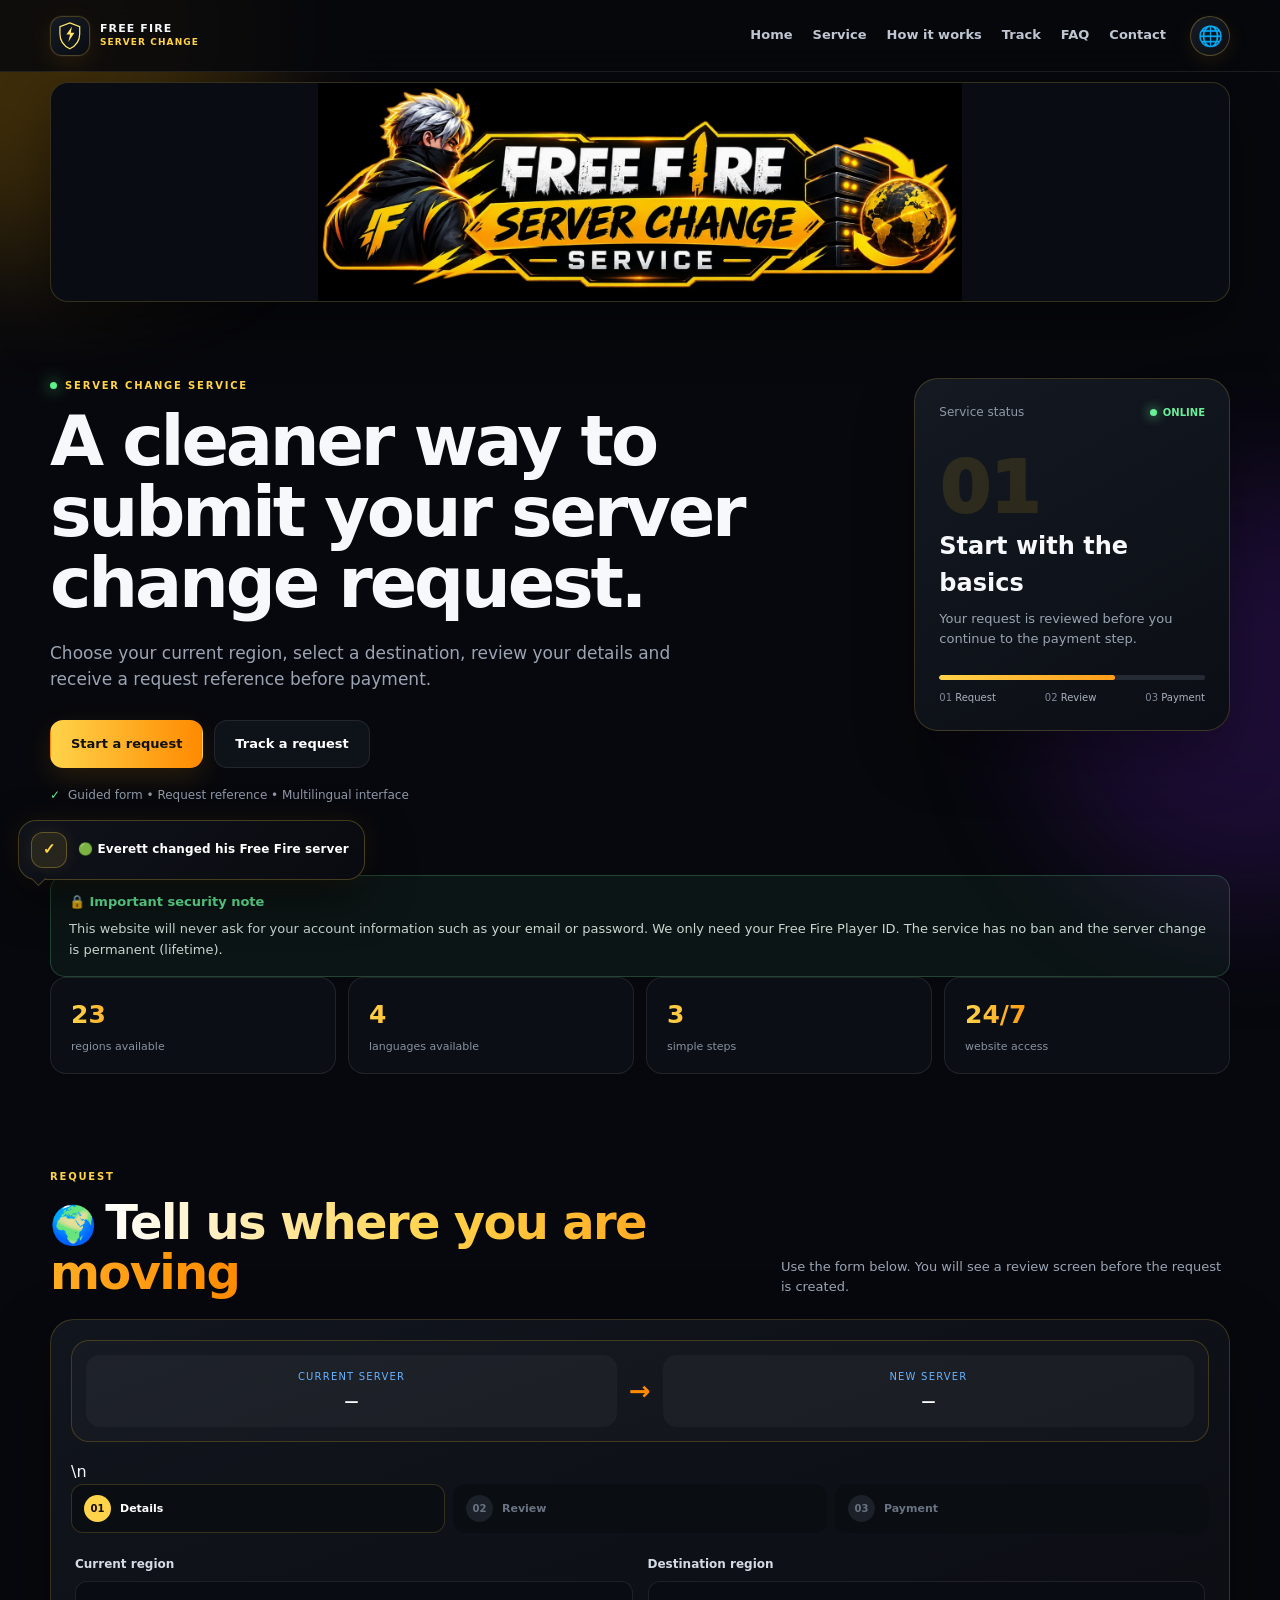
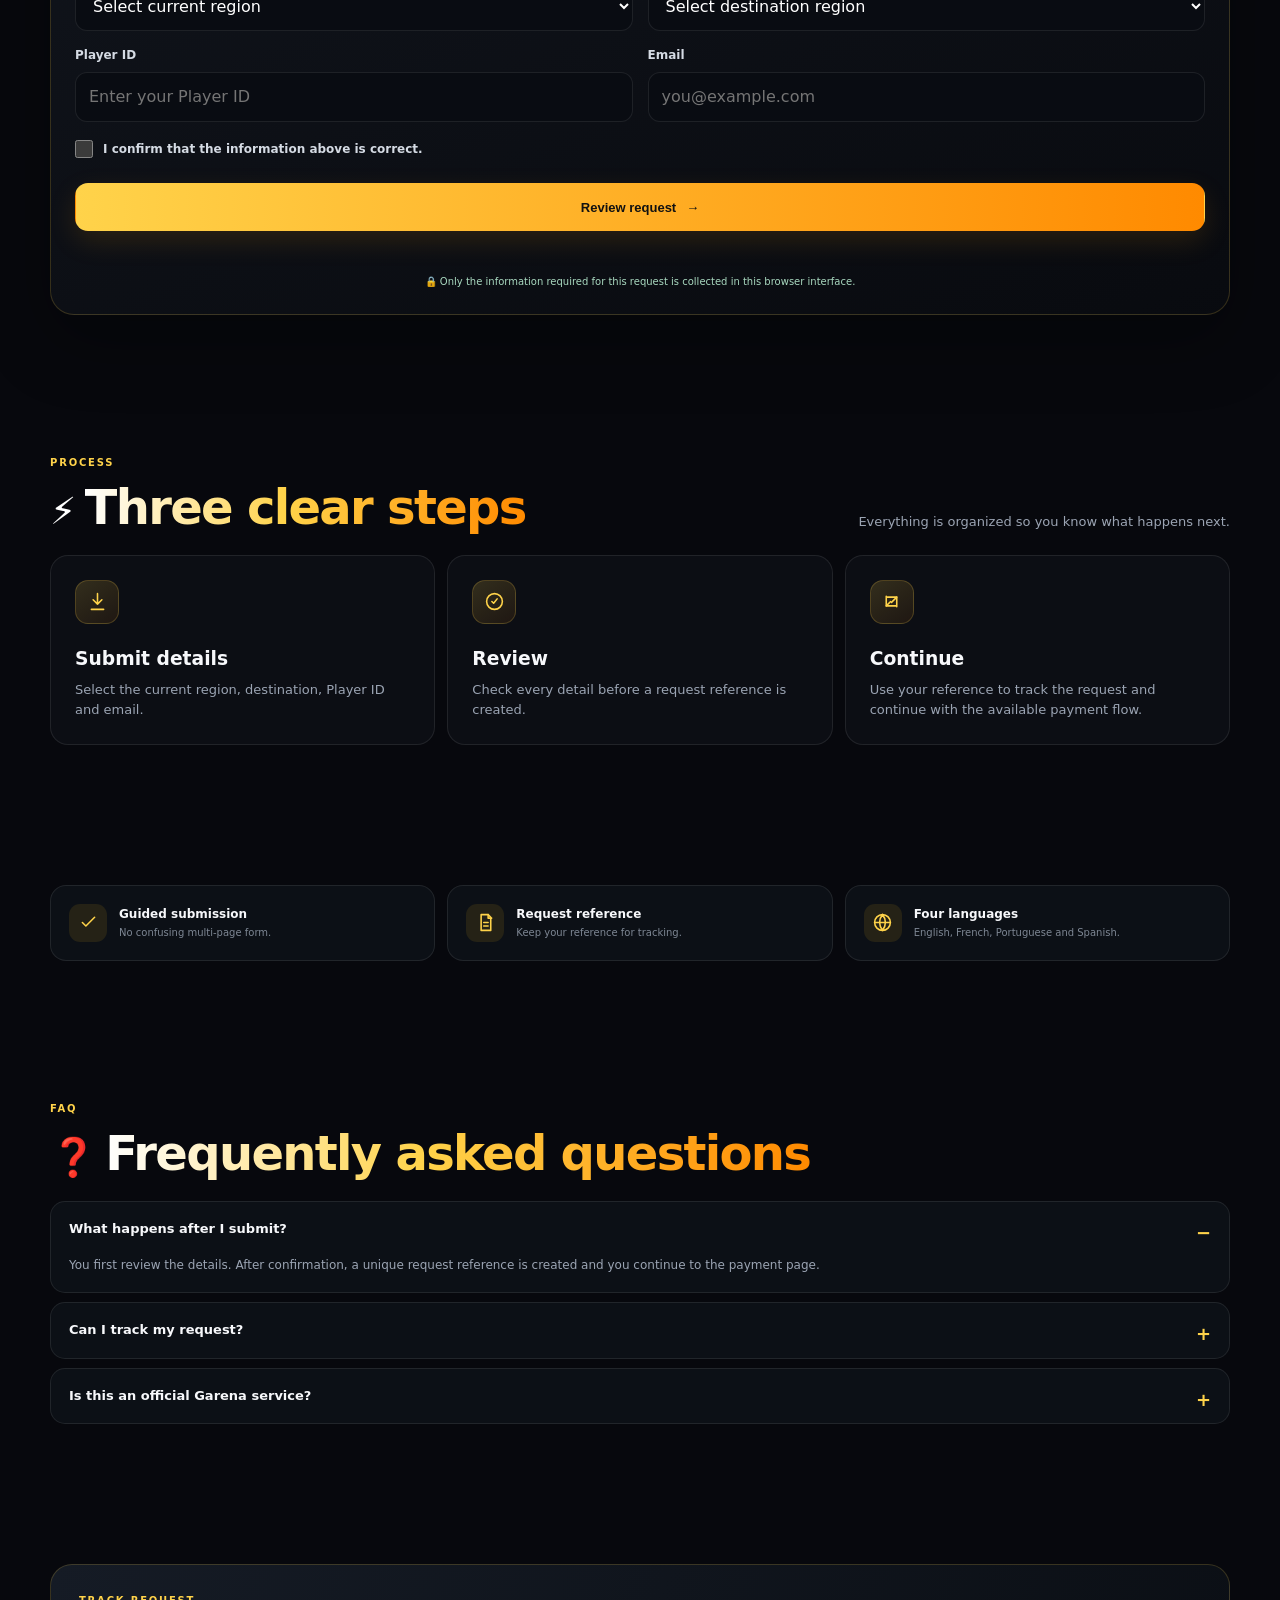
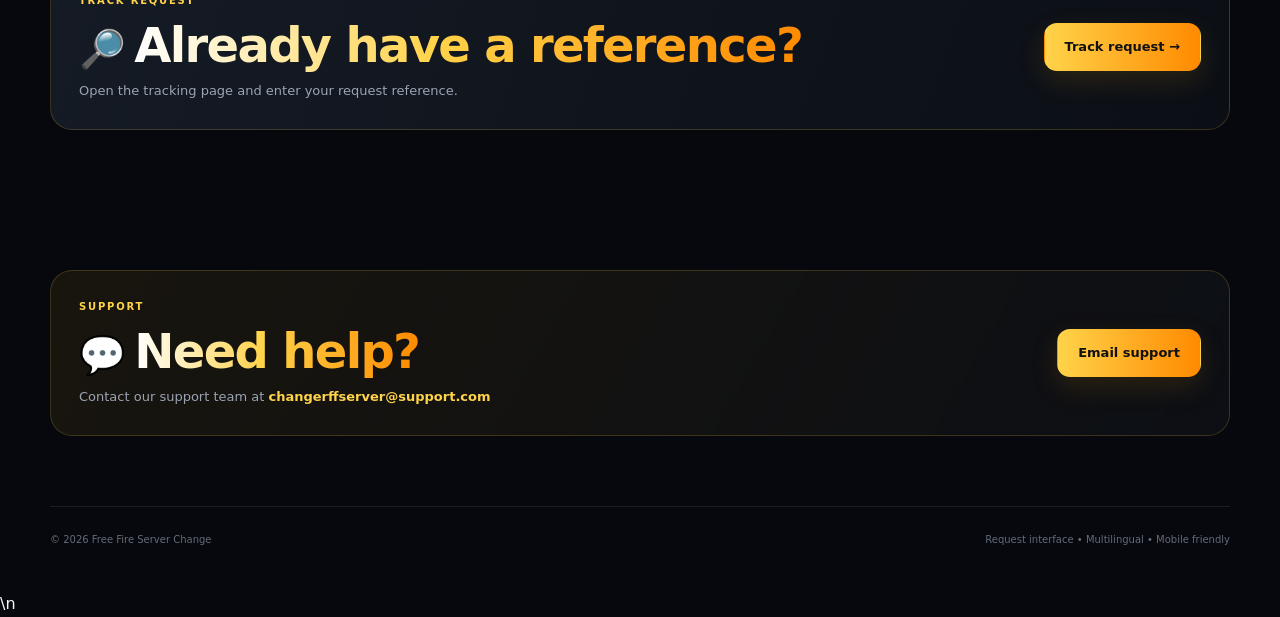
==== commit 23ecc890: "Add colorful text gradients and emojis to homepage" ====
--- a/index.html
+++ b/index.html
@@ -9,7 +9,7 @@
 <title>Free Fire Server Change</title>
 <link rel="stylesheet" href="style-v4.css?v=20260922-2">
 <link rel="icon" type="image/jpeg" href="site-logo.jpg">
-<style>.server-route-card{display:grid;grid-template-columns:1fr auto 1fr;align-items:center;gap:12px;margin:0 0 18px;padding:14px;border:1px solid rgba(255,194,26,.2);border-radius:18px;background:rgba(255,255,255,.025)}.server-box{padding:14px;border-radius:14px;background:rgba(255,255,255,.035);text-align:center;min-width:0}.server-label{display:block;font-size:10px;letter-spacing:.12em;color:#9aa5b1;margin-bottom:6px}.server-box strong{display:block;color:#fff;font-size:14px;overflow-wrap:anywhere}.server-arrow{font-size:26px;color:#ffc21a;font-weight:800}.server-route-card[dir="rtl"] .server-arrow{transform:scaleX(-1)}@media(max-width:560px){.server-route-card{gap:7px;padding:10px}.server-box{padding:11px 7px}.server-box strong{font-size:12px}.server-arrow{font-size:21px}}</style><style>.language-button{width:40px;height:40px;border:1px solid rgba(255,211,74,.28);border-radius:50%;background:linear-gradient(135deg,#171b24,#0b0e14);color:#ffd34a;display:grid;place-items:center;font-size:20px;cursor:pointer;box-shadow:0 6px 20px rgba(255,157,26,.10);padding:0}.language-button:hover{border-color:rgba(255,211,74,.55);box-shadow:0 8px 24px rgba(255,157,26,.16)}.language-select-hidden{position:absolute!important;width:1px!important;height:1px!important;opacity:0!important;pointer-events:none!important}.language-menu{position:absolute;right:0;top:48px;display:none;min-width:145px;padding:6px;border:1px solid rgba(255,211,74,.22);border-radius:14px;background:#10141c;box-shadow:0 14px 35px rgba(0,0,0,.45);z-index:100}.language-menu.open{display:block}.language-menu button{display:block;width:100%;padding:9px 10px;border:0;border-radius:9px;background:transparent;color:#dbe2ea;text-align:left;cursor:pointer}.language-menu button:hover{background:rgba(255,194,26,.1);color:#ffd34a}</style></head>
+<style>.server-route-card{display:grid;grid-template-columns:1fr auto 1fr;align-items:center;gap:12px;margin:0 0 18px;padding:14px;border:1px solid rgba(255,194,26,.2);border-radius:18px;background:rgba(255,255,255,.025)}.server-box{padding:14px;border-radius:14px;background:rgba(255,255,255,.035);text-align:center;min-width:0}.server-label{display:block;font-size:10px;letter-spacing:.12em;color:#9aa5b1;margin-bottom:6px}.server-box strong{display:block;color:#fff;font-size:14px;overflow-wrap:anywhere}.server-arrow{font-size:26px;color:#ffc21a;font-weight:800}.server-route-card[dir="rtl"] .server-arrow{transform:scaleX(-1)}@media(max-width:560px){.server-route-card{gap:7px;padding:10px}.server-box{padding:11px 7px}.server-box strong{font-size:12px}.server-arrow{font-size:21px}}</style><style>.language-button{width:40px;height:40px;border:1px solid rgba(255,211,74,.28);border-radius:50%;background:linear-gradient(135deg,#171b24,#0b0e14);color:#ffd34a;display:grid;place-items:center;font-size:20px;cursor:pointer;box-shadow:0 6px 20px rgba(255,157,26,.10);padding:0}.language-button:hover{border-color:rgba(255,211,74,.55);box-shadow:0 8px 24px rgba(255,157,26,.16)}.language-select-hidden{position:absolute!important;width:1px!important;height:1px!important;opacity:0!important;pointer-events:none!important}.language-menu{position:absolute;right:0;top:48px;display:none;min-width:145px;padding:6px;border:1px solid rgba(255,211,74,.22);border-radius:14px;background:#10141c;box-shadow:0 14px 35px rgba(0,0,0,.45);z-index:100}.language-menu.open{display:block}.language-menu button{display:block;width:100%;padding:9px 10px;border:0;border-radius:9px;background:transparent;color:#dbe2ea;text-align:left;cursor:pointer}.language-menu button:hover{background:rgba(255,194,26,.1);color:#ffd34a}</style><style>.color-title{color:#fff}.color-title [data-i18n]{background:linear-gradient(90deg,#fff,#ffd34a 45%,#ff8a00);-webkit-background-clip:text;background-clip:text;color:transparent}.title-emoji{display:inline-block;margin-right:10px;font-size:.78em;filter:saturate(1.25);vertical-align:middle;animation:titleEmojiFloat 2.8s ease-in-out infinite}@keyframes titleEmojiFloat{0%,100%{transform:translateY(0) rotate(0deg)}50%{transform:translateY(-3px) rotate(-4deg)}}.hero h1 em{background:linear-gradient(90deg,#ffd34a,#ff8a00,#ff4d4d,#b36cff);-webkit-background-clip:text;background-clip:text;color:transparent;font-style:normal}.stat strong{background:linear-gradient(90deg,#ffd34a,#ff8a00,#67ef9a,#66b3ff);-webkit-background-clip:text;background-clip:text;color:transparent}.eyebrow{color:#ffd34a}.hero-note span:first-child,.status-pill i{color:#67ef9a}.btn.primary{background:linear-gradient(90deg,#ffd34a,#ff8a00);color:#111}.privacy-note{color:#a9d9c0}.security-home-note strong{color:#67ef9a}.server-label{color:#66b3ff}.server-arrow{color:#ff8a00!important}</style></head>
 <body>
 <div class="ambient ambient-a"></div><div class="ambient ambient-b"></div>
 <header class="header" id="top">
@@ -68,7 +68,7 @@
 
 <section id="service" class="section wrap">
   <div class="section-head">
-    <div><div class="eyebrow" data-i18n="serviceEyebrow">REQUEST</div><h2 data-i18n="serviceTitle">Tell us where you're moving</h2></div>
+    <div><div class="eyebrow" data-i18n="serviceEyebrow">REQUEST</div><h2 class="color-title"><span class="title-emoji">🌍</span><span data-i18n="serviceTitle">Tell us where you're moving</span></h2></div>
     <p data-i18n="serviceText">Use the form below. You will see a review screen before the request is created.</p>
   </div>
   <div class="request-shell">
@@ -100,7 +100,7 @@
 </section>
 
 <section id="how" class="section wrap">
-  <div class="section-head"><div><div class="eyebrow" data-i18n="processEyebrow">PROCESS</div><h2 data-i18n="howTitle">Three clear steps</h2></div><p data-i18n="processText">Everything is organized so you know what happens next.</p></div>
+  <div class="section-head"><div><div class="eyebrow" data-i18n="processEyebrow">PROCESS</div><h2 class="color-title"><span class="title-emoji">⚡</span><span data-i18n="howTitle">Three clear steps</span></h2></div><p data-i18n="processText">Everything is organized so you know what happens next.</p></div>
   <div class="steps">
     <article><div class="step-icon"><svg viewBox="0 0 24 24" aria-hidden="true"><path d="M12 3v12m0 0 5-5m-5 5-5-5M5 21h14"/></svg></div><h3 data-i18n="step1t">Submit details</h3><p data-i18n="step1">Select the current region, destination, Player ID and email.</p></article>
     <article><div class="step-icon"><svg viewBox="0 0 24 24" aria-hidden="true"><path d="m9 12 2 2 4-5"/><circle cx="12" cy="12" r="9"/></svg></div><h3 data-i18n="step2t">Review</h3><p data-i18n="step2">Check every detail before a request reference is created.</p></article>
@@ -115,7 +115,7 @@
 </section>
 
 <section id="faq" class="section wrap">
-  <div class="section-head"><div><div class="eyebrow">FAQ</div><h2 data-i18n="faqTitle">Frequently asked questions</h2></div></div>
+  <div class="section-head"><div><div class="eyebrow">FAQ</div><h2 class="color-title"><span class="title-emoji">❓</span><span data-i18n="faqTitle">Frequently asked questions</span></h2></div></div>
   <div class="faq">
     <details open><summary data-i18n="faq1q">What happens after I submit?</summary><p data-i18n="faq1a">You first review the details. After confirmation, a unique request reference is created and you continue to the payment page.</p></details>
     <details><summary data-i18n="faq2q">Can I track my request?</summary><p data-i18n="faq2a">Yes. Keep your request reference and use the Track page. This front-end version stores requests in the current browser.</p></details>
@@ -124,11 +124,11 @@
 </section>
 
 <section id="track" class="section wrap track-section">
-  <div class="track-cta"><div><div class="eyebrow" data-i18n="trackEyebrow">TRACK REQUEST</div><h2 data-i18n="trackTitle">Already have a reference?</h2><p data-i18n="trackText">Open the tracking page and enter your request reference.</p></div><a class="btn primary" href="track.html" data-i18n="trackButton">Track request →</a></div>
+  <div class="track-cta"><div><div class="eyebrow" data-i18n="trackEyebrow">TRACK REQUEST</div><h2 class="color-title"><span class="title-emoji">🔎</span><span data-i18n="trackTitle">Already have a reference?</span></h2><p data-i18n="trackText">Open the tracking page and enter your request reference.</p></div><a class="btn primary" href="track.html" data-i18n="trackButton">Track request →</a></div>
 </section>
 
 <section id="contact" class="section wrap">
-  <div class="contact"><div><div class="eyebrow" data-i18n="contactEyebrow">SUPPORT</div><h2 data-i18n="contactTitle">Need help?</h2><p><span data-i18n="contactText">Contact our support team at</span> <a href="mailto:changerffserver@support.com">changerffserver@support.com</a></p></div><a class="btn primary" href="mailto:changerffserver@support.com?subject=Free%20Fire%20Server%20Change%20Support" data-i18n="emailSupport">✉ Email support</a></div>
+  <div class="contact"><div><div class="eyebrow" data-i18n="contactEyebrow">SUPPORT</div><h2 class="color-title"><span class="title-emoji">💬</span><span data-i18n="contactTitle">Need help?</span></h2><p><span data-i18n="contactText">Contact our support team at</span> <a href="mailto:changerffserver@support.com">changerffserver@support.com</a></p></div><a class="btn primary" href="mailto:changerffserver@support.com?subject=Free%20Fire%20Server%20Change%20Support" data-i18n="emailSupport">✉ Email support</a></div>
 </section>
 </main>
 <footer><span>© <span id="year"></span> Free Fire Server Change</span><span data-i18n="footer">Request interface • Multilingual • Mobile friendly</span></footer>
